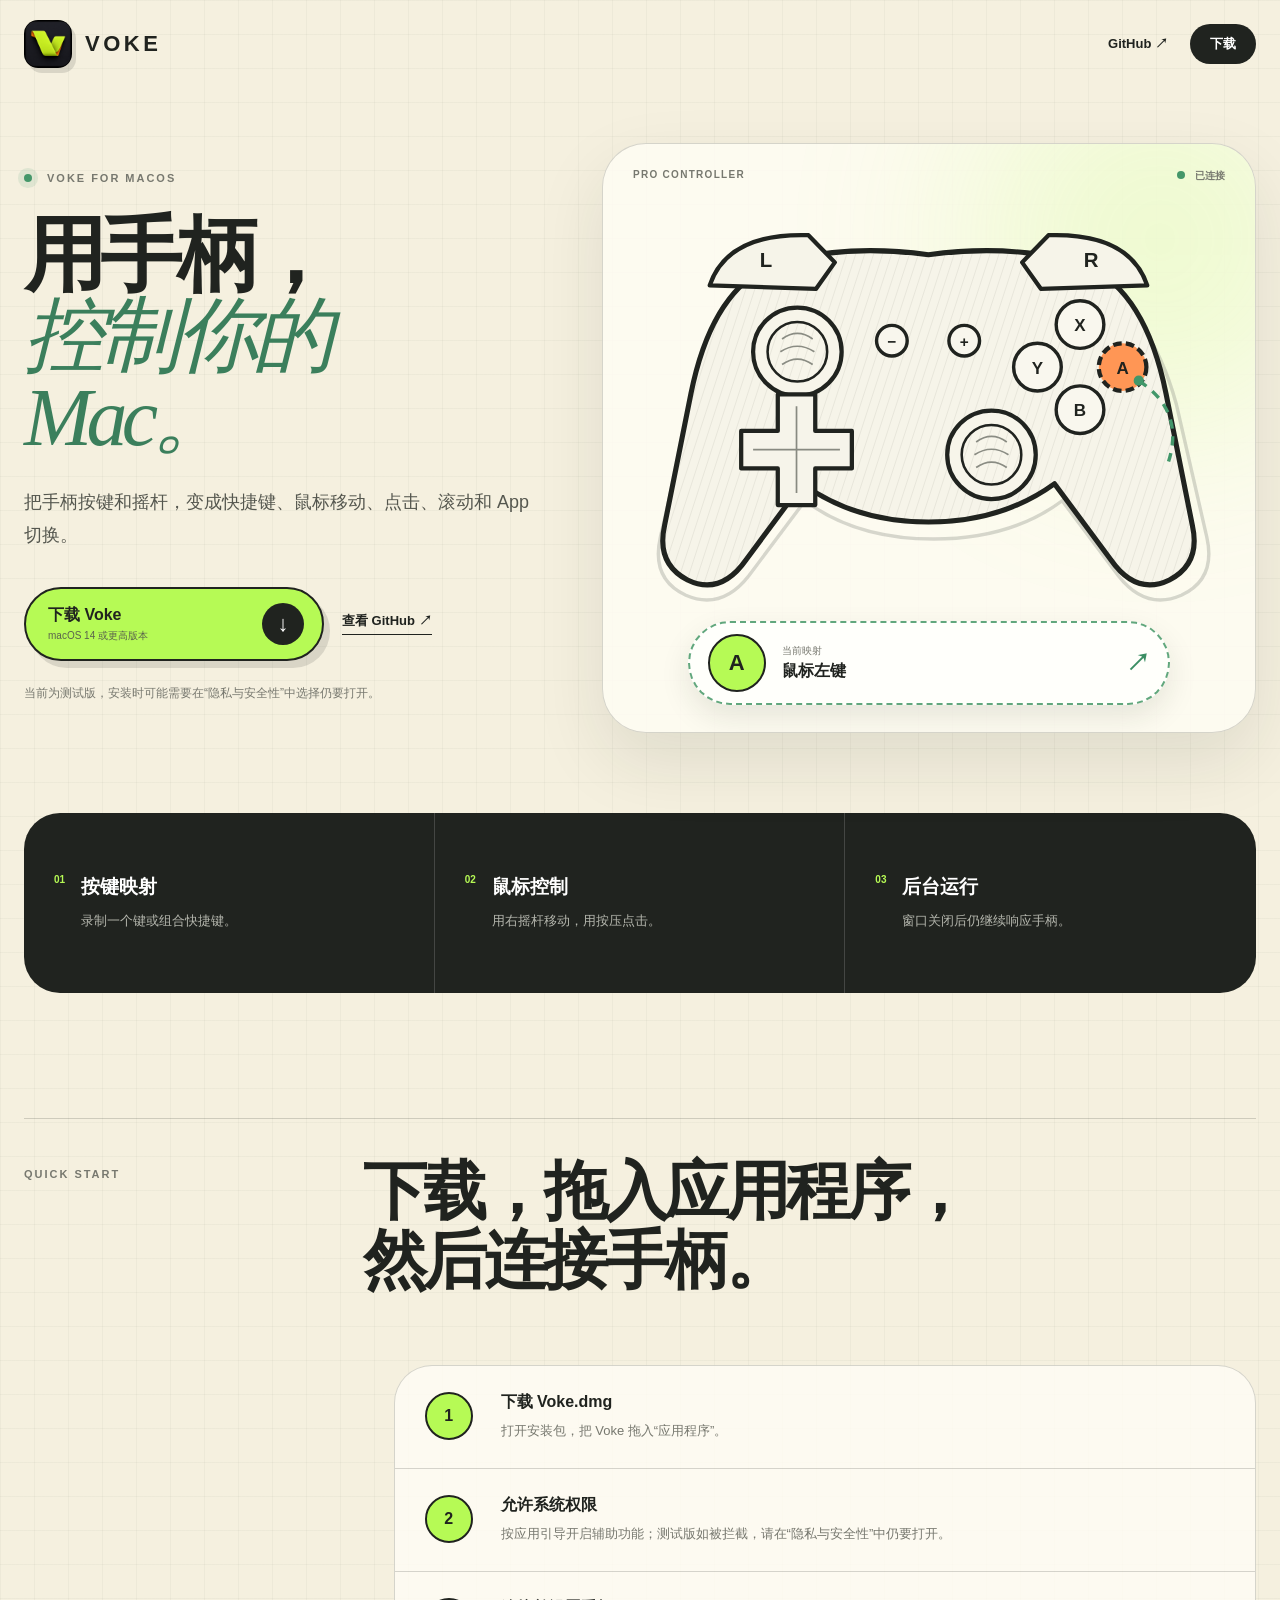
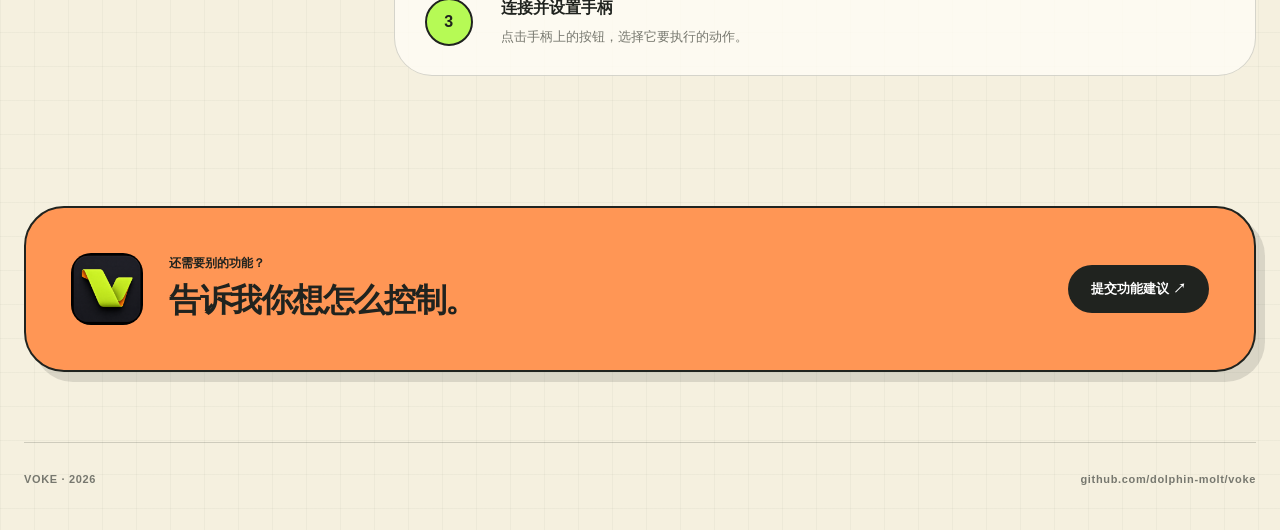
==== site/index.html @ 562b39ef "fix(site): link first public release" ====
<!doctype html>
<html lang="zh-CN">
<head>
  <meta charset="utf-8">
  <meta name="viewport" content="width=device-width, initial-scale=1">
  <meta name="description" content="Voke：用游戏手柄控制 Mac，把按键映射为快捷键、鼠标移动和常用动作。">
  <meta name="theme-color" content="#f5f0df">
  <title>Voke — 用手柄控制你的 Mac</title>
  <link rel="icon" href="assets/voke-icon.png">
  <link rel="stylesheet" href="styles.css">
</head>
<body>
  <header class="nav shell">
    <a class="brand" href="#top" aria-label="Voke 首页">
      <img src="assets/voke-icon.png" alt="">
      <span>VOKE</span>
    </a>
    <div class="nav-actions">
      <a class="quiet-link" href="https://github.com/dolphin-molt/voke" target="_blank" rel="noreferrer">GitHub ↗</a>
      <a class="mini-button" href="https://github.com/dolphin-molt/voke/releases/download/v0.1.0/Voke.dmg">下载</a>
    </div>
  </header>

  <main id="top">
    <section class="hero shell">
      <div class="hero-copy reveal">
        <p class="eyebrow"><i></i> VOKE FOR MACOS</p>
        <h1>用手柄，<br><em>控制你的 Mac。</em></h1>
        <p class="summary">把手柄按键和摇杆，变成快捷键、鼠标移动、点击、滚动和 App 切换。</p>
        <div class="hero-actions">
          <a class="download-button" href="https://github.com/dolphin-molt/voke/releases/download/v0.1.0/Voke.dmg">
            <span><b>下载 Voke</b><small>macOS 14 或更高版本</small></span>
            <strong>↓</strong>
          </a>
          <a class="github-button" href="https://github.com/dolphin-molt/voke" target="_blank" rel="noreferrer">查看 GitHub ↗</a>
        </div>
        <p class="release-note">当前为测试版，安装时可能需要在“隐私与安全性”中选择仍要打开。</p>
      </div>

      <div class="controller-card reveal" aria-label="Voke 手柄映射示意图">
        <div class="card-top"><span>PRO CONTROLLER</span><span class="connected"><i></i> 已连接</span></div>
        <svg class="controller" viewBox="0 0 720 520" role="img" aria-label="手绘风格游戏手柄">
          <defs>
            <pattern id="hatch" width="10" height="10" patternUnits="userSpaceOnUse" patternTransform="rotate(18)">
              <line x1="0" y1="0" x2="0" y2="10" stroke="#20231f" stroke-opacity=".08" stroke-width="2"/>
            </pattern>
          </defs>
          <path class="ghost" d="M178 119Q256 87 360 101Q464 87 542 119Q614 151 645 263L681 420Q692 469 651 488Q609 506 577 465L511 377Q451 422 360 422Q269 422 209 377L143 465Q111 506 69 488Q28 469 39 420L75 263Q106 151 178 119Z"/>
          <path class="body" d="M174 109Q256 82 360 96Q464 82 546 109Q615 140 639 259L670 414Q680 459 643 478Q604 497 574 454L508 365Q446 410 360 410Q274 410 212 365L146 454Q116 497 77 478Q40 459 50 414L81 259Q105 140 174 109Z"/>
          <path class="hatching" d="M174 109Q256 82 360 96Q464 82 546 109Q615 140 639 259L670 414Q680 459 643 478Q604 497 574 454L508 365Q446 410 360 410Q274 410 212 365L146 454Q116 497 77 478Q40 459 50 414L81 259Q105 140 174 109Z"/>
          <path class="shoulder" d="M103 132Q124 70 219 73L250 105L228 136Z"/>
          <path class="shoulder" d="M617 132Q596 70 501 73L470 105L492 136Z"/>
          <text x="169" y="111">L</text><text x="551" y="111">R</text>
          <g class="stick" transform="translate(206 210)"><circle r="52"/><circle r="35"/><path d="M-18-15Q0-28 18-15M-20 0Q0-13 20 0M-18 15Q0 2 18 15"/></g>
          <g class="stick" transform="translate(434 331)"><circle r="52"/><circle r="35"/><path d="M-18-15Q0-28 18-15M-20 0Q0-13 20 0M-18 15Q0 2 18 15"/></g>
          <g class="dpad" transform="translate(205 325)"><path d="M-22-65H22V-22H65V22H22V65H-22V22H-65V-22H-22Z"/><path d="M0-51V51M-51 0H51"/></g>
          <g class="face-buttons">
            <circle cx="538" cy="178" r="28"/><circle cx="488" cy="228" r="28"/><circle class="active" cx="588" cy="228" r="28"/><circle cx="538" cy="278" r="28"/>
            <text x="538" y="186">X</text><text x="488" y="236">Y</text><text x="588" y="236">A</text><text x="538" y="286">B</text>
          </g>
          <g class="small-buttons"><circle cx="317" cy="197" r="18"/><circle cx="402" cy="197" r="18"/><text x="317" y="204">−</text><text x="402" y="204">+</text></g>
          <path class="map-line" d="M607 244Q661 279 642 339"/><circle class="map-dot" cx="607" cy="244" r="6"/>
        </svg>
        <div class="mapping-pill"><span>A</span><p><small>当前映射</small><b>鼠标左键</b></p><strong>↗</strong></div>
      </div>
    </section>

    <section class="abilities shell reveal" aria-label="主要功能">
      <article><span>01</span><b>按键映射</b><p>录制一个键或组合快捷键。</p></article>
      <article><span>02</span><b>鼠标控制</b><p>用右摇杆移动，用按压点击。</p></article>
      <article><span>03</span><b>后台运行</b><p>窗口关闭后仍继续响应手柄。</p></article>
    </section>

    <section class="start shell" id="start">
      <div class="section-copy reveal">
        <p class="eyebrow">QUICK START</p>
        <h2>下载，拖入应用程序，<br>然后连接手柄。</h2>
      </div>
      <ol class="steps reveal">
        <li><span>1</span><div><b>下载 Voke.dmg</b><p>打开安装包，把 Voke 拖入“应用程序”。</p></div></li>
        <li><span>2</span><div><b>允许系统权限</b><p>按应用引导开启辅助功能；测试版如被拦截，请在“隐私与安全性”中仍要打开。</p></div></li>
        <li><span>3</span><div><b>连接并设置手柄</b><p>点击手柄上的按钮，选择它要执行的动作。</p></div></li>
      </ol>
    </section>

    <section class="contact shell reveal">
      <img src="assets/voke-icon.png" alt="Voke">
      <div><p>还需要别的功能？</p><h2>告诉我你想怎么控制。</h2></div>
      <a href="https://github.com/dolphin-molt/voke/issues/new" target="_blank" rel="noreferrer">提交功能建议 ↗</a>
    </section>
  </main>

  <footer class="shell"><span>VOKE · 2026</span><a href="https://github.com/dolphin-molt/voke" target="_blank" rel="noreferrer">github.com/dolphin-molt/voke</a></footer>
  <script src="app.js"></script>
</body>
</html>
---- site/styles.css ----
:root{--paper:#f5f0df;--card:#fffdf5;--ink:#20231f;--muted:#77786f;--line:rgba(32,35,31,.18);--lime:#b6fa55;--orange:#ff9655;--shadow:rgba(32,35,31,.13)}
*{box-sizing:border-box}
html{scroll-behavior:smooth}
body{margin:0;color:var(--ink);font-family:"Avenir Next","PingFang SC",sans-serif;background-color:var(--paper);background-image:linear-gradient(rgba(32,35,31,.035) 1px,transparent 1px),linear-gradient(90deg,rgba(32,35,31,.035) 1px,transparent 1px);background-size:34px 34px}
a{color:inherit;text-decoration:none}.shell{width:min(1260px,calc(100% - 48px));margin-inline:auto}
.nav{height:88px;display:flex;align-items:center;justify-content:space-between}.brand{display:flex;align-items:center;gap:13px;font-size:22px;font-weight:900;letter-spacing:.16em}.brand img{width:48px;height:48px;border-radius:14px;box-shadow:4px 5px 0 var(--shadow)}.nav-actions{display:flex;align-items:center;gap:22px}.quiet-link{font-size:13px;font-weight:700}.mini-button{background:var(--ink);color:white;border-radius:999px;padding:11px 20px;font-size:13px;font-weight:800}
.hero{min-height:720px;display:grid;grid-template-columns:.88fr 1.12fr;gap:5vw;align-items:center;padding-block:55px 80px}.eyebrow{font:800 11px/1.2 "Avenir Next",sans-serif;letter-spacing:.18em;color:var(--muted)}.eyebrow i{display:inline-block;width:8px;height:8px;border-radius:50%;background:#45976a;margin-right:10px;box-shadow:0 0 0 6px rgba(69,151,106,.12)}h1{font-size:clamp(58px,6.4vw,92px);line-height:.98;letter-spacing:-.07em;margin:30px 0 28px;font-weight:900}h1 em{font-family:Georgia,"Songti SC",serif;font-weight:400;color:#3b7f5c}.summary{max-width:520px;font-size:18px;line-height:1.85;color:#55574f}.hero-actions{display:flex;align-items:center;gap:18px;margin-top:34px}.download-button{width:300px;min-height:72px;padding:14px 18px 14px 22px;background:var(--lime);border:2px solid var(--ink);border-radius:999px;display:flex;align-items:center;justify-content:space-between;box-shadow:6px 7px 0 var(--shadow);transition:.2s}.download-button:hover{transform:translateY(-3px);box-shadow:8px 10px 0 var(--shadow)}.download-button b,.download-button small{display:block}.download-button b{font-size:16px}.download-button small{font-size:10px;margin-top:3px;color:#5a624d}.download-button strong{width:42px;height:42px;border-radius:50%;background:var(--ink);color:white;display:grid;place-items:center;font-size:22px}.github-button{font-size:13px;font-weight:800;border-bottom:1px solid;padding-bottom:4px}.release-note{max-width:570px;font-size:12px;line-height:1.7;color:var(--muted);margin-top:22px}
.controller-card{position:relative;min-height:590px;background:rgba(255,253,245,.82);border:1px solid var(--line);border-radius:44px;box-shadow:0 28px 70px rgba(32,35,31,.1);overflow:hidden}.controller-card:before{content:"";position:absolute;width:390px;height:390px;border-radius:50%;background:var(--lime);filter:blur(95px);opacity:.2;right:-100px;top:-100px}.card-top{position:absolute;z-index:2;left:30px;right:30px;top:25px;display:flex;justify-content:space-between;font-size:10px;font-weight:800;letter-spacing:.13em;color:var(--muted)}.connected{letter-spacing:0}.connected i{display:inline-block;width:8px;height:8px;border-radius:50%;background:#45976a;margin-right:7px}.controller{position:absolute;width:94%;left:3%;top:5%;overflow:visible}.body{fill:#f6f4e9;stroke:var(--ink);stroke-width:6;stroke-linejoin:round}.ghost{fill:none;stroke:#8d8f86;stroke-width:4;opacity:.35;transform:translate(6px,8px)}.hatching{fill:url(#hatch);stroke:none}.shoulder{fill:#f6f4e9;stroke:var(--ink);stroke-width:5;stroke-linejoin:round}.controller text{font-family:"Avenir Next",sans-serif;font-size:24px;font-weight:800;text-anchor:middle;fill:var(--ink)}.stick circle{fill:#f7f5ea;stroke:var(--ink);stroke-width:5}.stick circle+circle{fill:url(#hatch);stroke-width:3}.stick path{fill:none;stroke:#8a8c83;stroke-width:2}.dpad path:first-child{fill:#f6f4ea;stroke:var(--ink);stroke-width:5;stroke-linejoin:round}.dpad path+path{fill:none;stroke:#888a81;stroke-width:2}.face-buttons circle{fill:#f9f7ee;stroke:var(--ink);stroke-width:4}.face-buttons circle.active{fill:var(--orange);stroke-width:5;stroke-dasharray:10 5}.face-buttons text{font-size:20px}.small-buttons circle{fill:#f8f6ed;stroke:var(--ink);stroke-width:4}.small-buttons text{font-size:18px}.map-line{fill:none;stroke:#42976a;stroke-width:4;stroke-dasharray:11 9}.map-dot{fill:#42976a}.mapping-pill{position:absolute;left:13%;right:13%;bottom:27px;min-height:84px;padding:10px 18px;background:rgba(255,255,252,.92);border:2px dashed #61a77d;border-radius:999px;display:flex;align-items:center;gap:16px;box-shadow:0 12px 30px rgba(32,35,31,.1)}.mapping-pill>span{width:58px;height:58px;border-radius:50%;display:grid;place-items:center;background:var(--lime);border:2px solid var(--ink);font-weight:900;font-size:22px}.mapping-pill p{margin:0;flex:1}.mapping-pill small,.mapping-pill b{display:block}.mapping-pill small{font-size:10px;color:var(--muted)}.mapping-pill b{font-size:16px;margin-top:3px}.mapping-pill strong{font-size:24px;color:#3b8e63}
.abilities{display:grid;grid-template-columns:repeat(3,1fr);background:var(--ink);border-radius:36px;overflow:hidden;color:white;margin-bottom:125px}.abilities article{min-height:180px;padding:30px;border-right:1px solid rgba(255,255,255,.16);display:grid;grid-template-columns:auto 1fr;gap:10px 16px;align-content:center}.abilities article:last-child{border:0}.abilities span{font-size:10px;color:var(--lime);font-weight:800}.abilities b{font-size:19px}.abilities p{grid-column:2;margin:0;color:#b4b6ad;font-size:13px;line-height:1.7}
.start{padding-bottom:130px}.section-copy{display:grid;grid-template-columns:.55fr 1.45fr;border-top:1px solid var(--line);padding-top:38px}.section-copy h2{font-size:clamp(44px,5vw,70px);line-height:1.08;letter-spacing:-.055em;margin:0}.steps{list-style:none;padding:0;margin:70px 0 0 30%;background:rgba(255,253,245,.8);border:1px solid var(--line);border-radius:38px;overflow:hidden}.steps li{display:grid;grid-template-columns:58px 1fr;gap:18px;padding:26px 30px;border-bottom:1px solid var(--line);align-items:start}.steps li:last-child{border:0}.steps li>span{width:48px;height:48px;border-radius:50%;border:2px solid var(--ink);display:grid;place-items:center;font-weight:900;background:var(--lime)}.steps b{font-size:16px}.steps p{font-size:13px;line-height:1.7;color:var(--muted);margin:7px 0 0}
.contact{margin-bottom:70px;padding:45px;background:var(--orange);border:2px solid var(--ink);border-radius:40px;box-shadow:9px 10px 0 var(--shadow);display:grid;grid-template-columns:auto 1fr auto;align-items:center;gap:26px}.contact img{width:72px;height:72px;border-radius:20px}.contact p{margin:0 0 7px;font-size:12px;font-weight:800}.contact h2{margin:0;font-size:32px;letter-spacing:-.04em}.contact a{background:var(--ink);color:white;padding:15px 23px;border-radius:999px;font-size:13px;font-weight:800}footer{border-top:1px solid var(--line);padding-block:30px 45px;display:flex;justify-content:space-between;color:var(--muted);font-size:11px;font-weight:700;letter-spacing:.06em}
.reveal{opacity:0;transform:translateY(18px);transition:opacity .7s ease,transform .7s ease}.reveal.visible{opacity:1;transform:none}
@media(prefers-reduced-motion:reduce){html{scroll-behavior:auto}.reveal{opacity:1;transform:none;transition:none}}
@media(max-width:960px){.hero{grid-template-columns:1fr;padding-top:65px}.hero-copy{max-width:700px}.controller-card{min-height:620px}.abilities{margin-top:20px}.section-copy{grid-template-columns:1fr;gap:25px}.steps{margin-left:0}.contact{grid-template-columns:auto 1fr}.contact a{grid-column:1/-1;text-align:center}}
@media(max-width:650px){.shell{width:min(100% - 28px,1260px)}.nav{height:76px}.brand img{width:42px;height:42px}.quiet-link{display:none}.hero{padding-block:42px 65px;gap:35px}h1{font-size:55px}.summary{font-size:16px}.hero-actions{align-items:flex-start;flex-direction:column}.download-button{width:100%}.controller-card{min-height:440px;border-radius:30px}.controller{width:112%;left:-6%;top:5%}.card-top{left:20px;right:20px}.mapping-pill{left:6%;right:6%;bottom:18px;min-height:70px;padding:8px 13px}.mapping-pill>span{width:48px;height:48px;font-size:18px}.abilities{grid-template-columns:1fr;border-radius:28px;margin-bottom:90px}.abilities article{min-height:130px;border-right:0;border-bottom:1px solid rgba(255,255,255,.16)}.section-copy h2{font-size:43px}.steps{border-radius:28px}.steps li{padding:22px 18px;grid-template-columns:48px 1fr}.steps li>span{width:42px;height:42px}.contact{padding:28px 22px;border-radius:30px;grid-template-columns:1fr}.contact img{width:58px;height:58px}.contact h2{font-size:27px}.contact a{grid-column:auto}footer{gap:18px;flex-direction:column}}
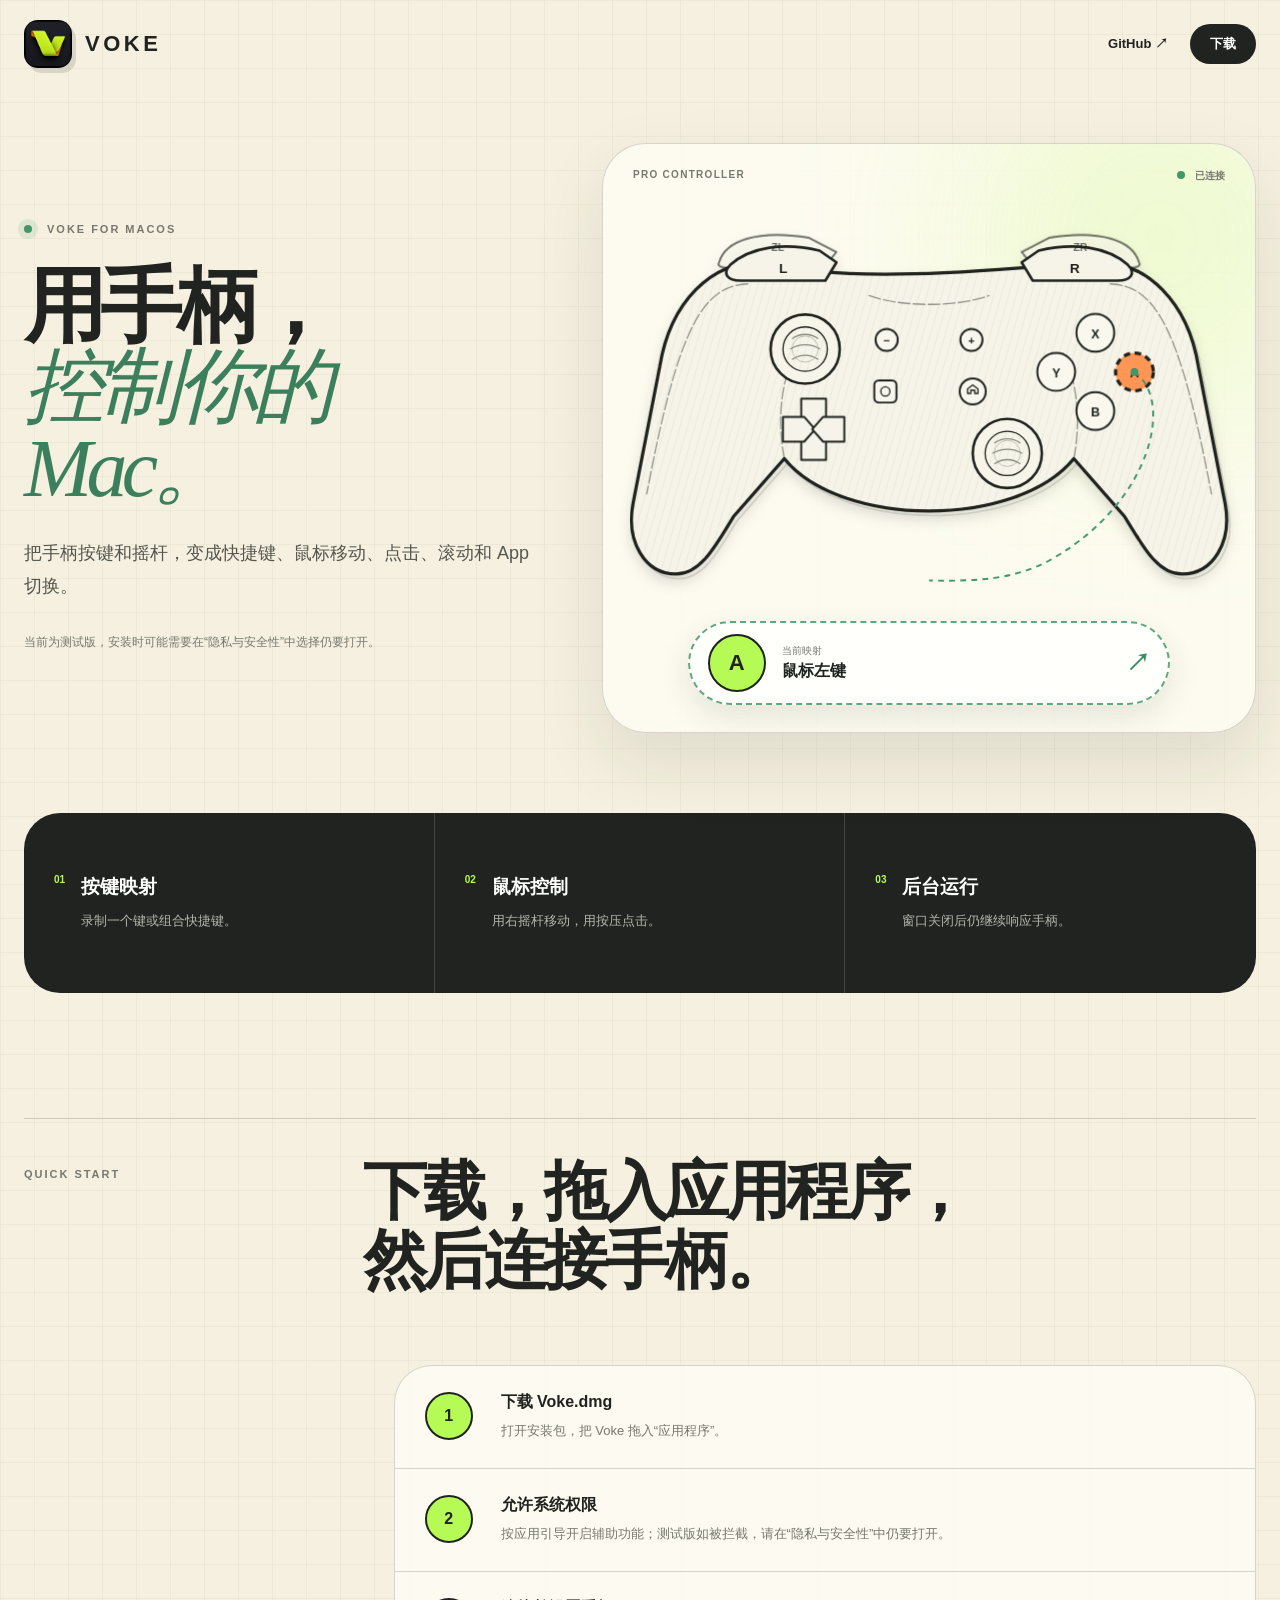
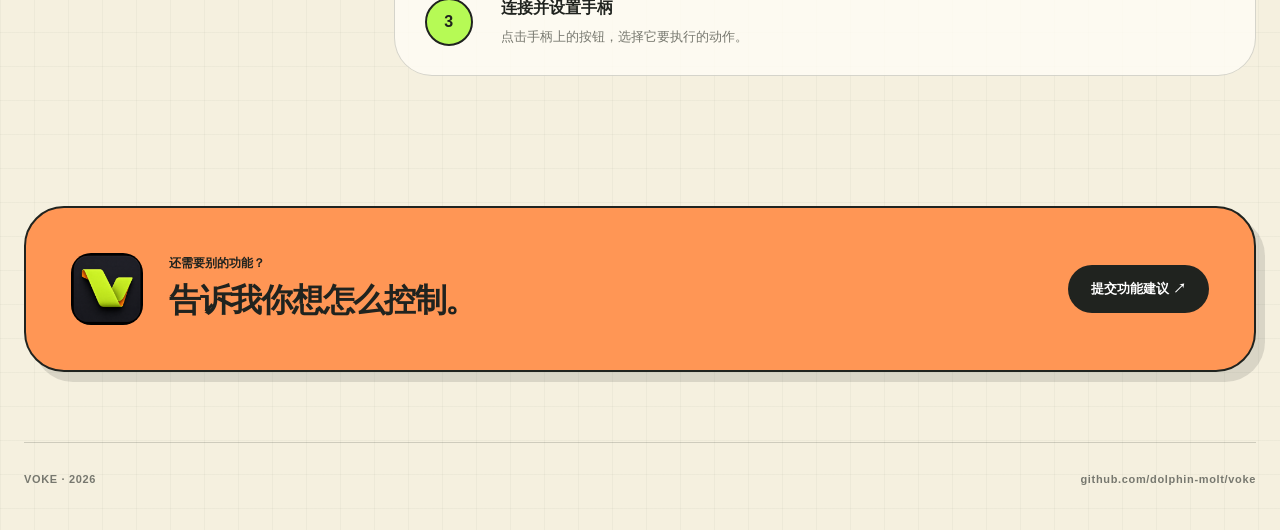
==== commit 1d0af311: "fix(site): match in-app controller artwork" ====
--- a/site/index.html
+++ b/site/index.html
@@ -17,7 +17,7 @@
     </a>
     <div class="nav-actions">
       <a class="quiet-link" href="https://github.com/dolphin-molt/voke" target="_blank" rel="noreferrer">GitHub ↗</a>
-      <a class="mini-button" href="https://github.com/dolphin-molt/voke/releases/download/v0.1.0/Voke.dmg">下载</a>
+      <a class="mini-button" href="https://github.com/dolphin-molt/voke/releases/download/v0.1.0/Voke.dmg" download="Voke.dmg">下载</a>
     </div>
   </header>
 
@@ -27,39 +27,54 @@
         <p class="eyebrow"><i></i> VOKE FOR MACOS</p>
         <h1>用手柄，<br><em>控制你的 Mac。</em></h1>
         <p class="summary">把手柄按键和摇杆，变成快捷键、鼠标移动、点击、滚动和 App 切换。</p>
-        <div class="hero-actions">
-          <a class="download-button" href="https://github.com/dolphin-molt/voke/releases/download/v0.1.0/Voke.dmg">
-            <span><b>下载 Voke</b><small>macOS 14 或更高版本</small></span>
-            <strong>↓</strong>
-          </a>
-          <a class="github-button" href="https://github.com/dolphin-molt/voke" target="_blank" rel="noreferrer">查看 GitHub ↗</a>
-        </div>
         <p class="release-note">当前为测试版，安装时可能需要在“隐私与安全性”中选择仍要打开。</p>
       </div>
 
       <div class="controller-card reveal" aria-label="Voke 手柄映射示意图">
         <div class="card-top"><span>PRO CONTROLLER</span><span class="connected"><i></i> 已连接</span></div>
-        <svg class="controller" viewBox="0 0 720 520" role="img" aria-label="手绘风格游戏手柄">
+        <svg class="controller" viewBox="0 0 1000 680" role="img" aria-label="与 Voke 应用内一致的手绘 Pro Controller">
           <defs>
-            <pattern id="hatch" width="10" height="10" patternUnits="userSpaceOnUse" patternTransform="rotate(18)">
-              <line x1="0" y1="0" x2="0" y2="10" stroke="#20231f" stroke-opacity=".08" stroke-width="2"/>
+            <pattern id="hatch" width="11" height="11" patternUnits="userSpaceOnUse" patternTransform="rotate(16)">
+              <line x1="0" y1="0" x2="0" y2="11" stroke="#20231f" stroke-opacity=".10" stroke-width="1.4"/>
             </pattern>
+            <filter id="object-shadow" x="-20%" y="-20%" width="140%" height="150%">
+              <feDropShadow dx="0" dy="10" stdDeviation="10" flood-color="#20231f" flood-opacity=".12"/>
+            </filter>
           </defs>
-          <path class="ghost" d="M178 119Q256 87 360 101Q464 87 542 119Q614 151 645 263L681 420Q692 469 651 488Q609 506 577 465L511 377Q451 422 360 422Q269 422 209 377L143 465Q111 506 69 488Q28 469 39 420L75 263Q106 151 178 119Z"/>
-          <path class="body" d="M174 109Q256 82 360 96Q464 82 546 109Q615 140 639 259L670 414Q680 459 643 478Q604 497 574 454L508 365Q446 410 360 410Q274 410 212 365L146 454Q116 497 77 478Q40 459 50 414L81 259Q105 140 174 109Z"/>
-          <path class="hatching" d="M174 109Q256 82 360 96Q464 82 546 109Q615 140 639 259L670 414Q680 459 643 478Q604 497 574 454L508 365Q446 410 360 410Q274 410 212 365L146 454Q116 497 77 478Q40 459 50 414L81 259Q105 140 174 109Z"/>
-          <path class="shoulder" d="M103 132Q124 70 219 73L250 105L228 136Z"/>
-          <path class="shoulder" d="M617 132Q596 70 501 73L470 105L492 136Z"/>
-          <text x="169" y="111">L</text><text x="551" y="111">R</text>
-          <g class="stick" transform="translate(206 210)"><circle r="52"/><circle r="35"/><path d="M-18-15Q0-28 18-15M-20 0Q0-13 20 0M-18 15Q0 2 18 15"/></g>
-          <g class="stick" transform="translate(434 331)"><circle r="52"/><circle r="35"/><path d="M-18-15Q0-28 18-15M-20 0Q0-13 20 0M-18 15Q0 2 18 15"/></g>
-          <g class="dpad" transform="translate(205 325)"><path d="M-22-65H22V-22H65V22H22V65H-22V22H-65V-22H-22Z"/><path d="M0-51V51M-51 0H51"/></g>
-          <g class="face-buttons">
-            <circle cx="538" cy="178" r="28"/><circle cx="488" cy="228" r="28"/><circle class="active" cx="588" cy="228" r="28"/><circle cx="538" cy="278" r="28"/>
-            <text x="538" y="186">X</text><text x="488" y="236">Y</text><text x="588" y="236">A</text><text x="538" y="286">B</text>
+          <g class="controller-art" filter="url(#object-shadow)">
+            <path class="trigger rear" d="M178 137C188 103 237 87 315 99L358 121L338 146H201C183 146 174 143 178 137Z"/>
+            <path class="trigger rear" d="M822 137C812 103 763 87 685 99L642 121L662 146H799C817 146 826 143 822 137Z"/>
+            <path class="ghost" d="M255 137C164 129 102 203 87 297L46 507C35 565 64 615 112 615C150 615 173 571 200 527L278 438C365 545 635 545 722 438L800 527C827 571 850 615 888 615C936 615 965 565 954 507L913 297C898 203 836 129 745 137C654 144 374 174 255 137Z"/>
+            <path class="body" d="M255 137C164 129 102 203 87 297L46 507C35 565 64 615 112 615C150 615 173 571 200 527L278 438C365 545 635 545 722 438L800 527C827 571 850 615 888 615C936 615 965 565 954 507L913 297C898 203 836 129 745 137C654 144 374 174 255 137Z"/>
+            <path class="hatching" d="M255 137C164 129 102 203 87 297L46 507C35 565 64 615 112 615C150 615 173 571 200 527L278 438C365 545 635 545 722 438L800 527C827 571 850 615 888 615C936 615 965 565 954 507L913 297C898 203 836 129 745 137C654 144 374 174 255 137Z"/>
+            <path class="seams" d="M222 170C155 174 117 228 67 492M778 170C845 174 883 228 933 492M278 438C266 373 274 319 295 276M722 438C734 373 726 319 705 276M408 188C458 206 542 206 592 188"/>
+
+            <path class="shoulder" d="M195 141C226 113 278 106 332 119L358 137L341 165H211C191 165 182 155 195 141Z"/>
+            <path class="shoulder" d="M805 141C774 113 722 106 668 119L642 137L659 165H789C809 165 818 155 805 141Z"/>
+            <text class="rear-label" x="268" y="120">ZL</text><text class="rear-label" x="732" y="120">ZR</text>
+            <text x="276.5" y="154">L</text><text x="723.5" y="154">R</text>
+
+            <g class="stick" transform="translate(310 270)"><circle r="53"/><circle r="34"/><circle r="20"/><path d="M-20-16Q0-29 20-16M-23 0Q0-13 23 0M-20 16Q0 3 20 16"/></g>
+            <g class="stick" transform="translate(620 430)"><circle r="53"/><circle r="34"/><circle r="20"/><path d="M-20-16Q0-29 20-16M-23 0Q0-13 23 0M-20 16Q0 3 20 16"/></g>
+
+            <g class="dpad">
+              <path d="M303.96 345.96H342.04V378.44L323 395.24L303.96 378.44Z"/>
+              <path d="M323 390.76L342.04 407.56V440.04H303.96V407.56Z"/>
+              <path d="M275.96 373.96H308.44L325.24 393L308.44 412.04H275.96Z"/>
+              <path d="M320.76 393L337.56 373.96H370.04V412.04H337.56Z"/>
+            </g>
+
+            <g class="face-buttons">
+              <circle cx="755" cy="245" r="29"/><circle cx="695" cy="305" r="29"/><circle class="active" cx="815" cy="305" r="29"/><circle cx="755" cy="365" r="29"/>
+              <text x="755" y="253">X</text><text x="695" y="313">Y</text><text x="815" y="313">A</text><text x="755" y="373">B</text>
+            </g>
+            <g class="small-buttons">
+              <circle cx="435" cy="256" r="17"/><circle cx="565" cy="256" r="17"/><text x="435" y="263">−</text><text x="565" y="263">+</text>
+              <rect x="416" y="318" width="34" height="34" rx="7"/><circle cx="433" cy="335" r="7" class="inner-symbol"/>
+              <circle cx="567" cy="335" r="20"/><path class="home-symbol" d="M559 338V331L567 325L575 331V338H570V333H564V338Z"/>
+            </g>
           </g>
-          <g class="small-buttons"><circle cx="317" cy="197" r="18"/><circle cx="402" cy="197" r="18"/><text x="317" y="204">−</text><text x="402" y="204">+</text></g>
-          <path class="map-line" d="M607 244Q661 279 642 339"/><circle class="map-dot" cx="607" cy="244" r="6"/>
+          <path class="map-line" d="M815 305C876 348 842 503 690 591C625 629 550 625 500 625"/><circle class="map-dot" cx="815" cy="305" r="6"/>
         </svg>
         <div class="mapping-pill"><span>A</span><p><small>当前映射</small><b>鼠标左键</b></p><strong>↗</strong></div>
       </div>
--- a/site/styles.css
+++ b/site/styles.css
@@ -4,12 +4,12 @@
 body{margin:0;color:var(--ink);font-family:"Avenir Next","PingFang SC",sans-serif;background-color:var(--paper);background-image:linear-gradient(rgba(32,35,31,.035) 1px,transparent 1px),linear-gradient(90deg,rgba(32,35,31,.035) 1px,transparent 1px);background-size:34px 34px}
 a{color:inherit;text-decoration:none}.shell{width:min(1260px,calc(100% - 48px));margin-inline:auto}
 .nav{height:88px;display:flex;align-items:center;justify-content:space-between}.brand{display:flex;align-items:center;gap:13px;font-size:22px;font-weight:900;letter-spacing:.16em}.brand img{width:48px;height:48px;border-radius:14px;box-shadow:4px 5px 0 var(--shadow)}.nav-actions{display:flex;align-items:center;gap:22px}.quiet-link{font-size:13px;font-weight:700}.mini-button{background:var(--ink);color:white;border-radius:999px;padding:11px 20px;font-size:13px;font-weight:800}
-.hero{min-height:720px;display:grid;grid-template-columns:.88fr 1.12fr;gap:5vw;align-items:center;padding-block:55px 80px}.eyebrow{font:800 11px/1.2 "Avenir Next",sans-serif;letter-spacing:.18em;color:var(--muted)}.eyebrow i{display:inline-block;width:8px;height:8px;border-radius:50%;background:#45976a;margin-right:10px;box-shadow:0 0 0 6px rgba(69,151,106,.12)}h1{font-size:clamp(58px,6.4vw,92px);line-height:.98;letter-spacing:-.07em;margin:30px 0 28px;font-weight:900}h1 em{font-family:Georgia,"Songti SC",serif;font-weight:400;color:#3b7f5c}.summary{max-width:520px;font-size:18px;line-height:1.85;color:#55574f}.hero-actions{display:flex;align-items:center;gap:18px;margin-top:34px}.download-button{width:300px;min-height:72px;padding:14px 18px 14px 22px;background:var(--lime);border:2px solid var(--ink);border-radius:999px;display:flex;align-items:center;justify-content:space-between;box-shadow:6px 7px 0 var(--shadow);transition:.2s}.download-button:hover{transform:translateY(-3px);box-shadow:8px 10px 0 var(--shadow)}.download-button b,.download-button small{display:block}.download-button b{font-size:16px}.download-button small{font-size:10px;margin-top:3px;color:#5a624d}.download-button strong{width:42px;height:42px;border-radius:50%;background:var(--ink);color:white;display:grid;place-items:center;font-size:22px}.github-button{font-size:13px;font-weight:800;border-bottom:1px solid;padding-bottom:4px}.release-note{max-width:570px;font-size:12px;line-height:1.7;color:var(--muted);margin-top:22px}
-.controller-card{position:relative;min-height:590px;background:rgba(255,253,245,.82);border:1px solid var(--line);border-radius:44px;box-shadow:0 28px 70px rgba(32,35,31,.1);overflow:hidden}.controller-card:before{content:"";position:absolute;width:390px;height:390px;border-radius:50%;background:var(--lime);filter:blur(95px);opacity:.2;right:-100px;top:-100px}.card-top{position:absolute;z-index:2;left:30px;right:30px;top:25px;display:flex;justify-content:space-between;font-size:10px;font-weight:800;letter-spacing:.13em;color:var(--muted)}.connected{letter-spacing:0}.connected i{display:inline-block;width:8px;height:8px;border-radius:50%;background:#45976a;margin-right:7px}.controller{position:absolute;width:94%;left:3%;top:5%;overflow:visible}.body{fill:#f6f4e9;stroke:var(--ink);stroke-width:6;stroke-linejoin:round}.ghost{fill:none;stroke:#8d8f86;stroke-width:4;opacity:.35;transform:translate(6px,8px)}.hatching{fill:url(#hatch);stroke:none}.shoulder{fill:#f6f4e9;stroke:var(--ink);stroke-width:5;stroke-linejoin:round}.controller text{font-family:"Avenir Next",sans-serif;font-size:24px;font-weight:800;text-anchor:middle;fill:var(--ink)}.stick circle{fill:#f7f5ea;stroke:var(--ink);stroke-width:5}.stick circle+circle{fill:url(#hatch);stroke-width:3}.stick path{fill:none;stroke:#8a8c83;stroke-width:2}.dpad path:first-child{fill:#f6f4ea;stroke:var(--ink);stroke-width:5;stroke-linejoin:round}.dpad path+path{fill:none;stroke:#888a81;stroke-width:2}.face-buttons circle{fill:#f9f7ee;stroke:var(--ink);stroke-width:4}.face-buttons circle.active{fill:var(--orange);stroke-width:5;stroke-dasharray:10 5}.face-buttons text{font-size:20px}.small-buttons circle{fill:#f8f6ed;stroke:var(--ink);stroke-width:4}.small-buttons text{font-size:18px}.map-line{fill:none;stroke:#42976a;stroke-width:4;stroke-dasharray:11 9}.map-dot{fill:#42976a}.mapping-pill{position:absolute;left:13%;right:13%;bottom:27px;min-height:84px;padding:10px 18px;background:rgba(255,255,252,.92);border:2px dashed #61a77d;border-radius:999px;display:flex;align-items:center;gap:16px;box-shadow:0 12px 30px rgba(32,35,31,.1)}.mapping-pill>span{width:58px;height:58px;border-radius:50%;display:grid;place-items:center;background:var(--lime);border:2px solid var(--ink);font-weight:900;font-size:22px}.mapping-pill p{margin:0;flex:1}.mapping-pill small,.mapping-pill b{display:block}.mapping-pill small{font-size:10px;color:var(--muted)}.mapping-pill b{font-size:16px;margin-top:3px}.mapping-pill strong{font-size:24px;color:#3b8e63}
+.hero{min-height:720px;display:grid;grid-template-columns:.88fr 1.12fr;gap:5vw;align-items:center;padding-block:55px 80px}.eyebrow{font:800 11px/1.2 "Avenir Next",sans-serif;letter-spacing:.18em;color:var(--muted)}.eyebrow i{display:inline-block;width:8px;height:8px;border-radius:50%;background:#45976a;margin-right:10px;box-shadow:0 0 0 6px rgba(69,151,106,.12)}h1{font-size:clamp(58px,6.4vw,92px);line-height:.98;letter-spacing:-.07em;margin:30px 0 28px;font-weight:900}h1 em{font-family:Georgia,"Songti SC",serif;font-weight:400;color:#3b7f5c}.summary{max-width:520px;font-size:18px;line-height:1.85;color:#55574f}.release-note{max-width:570px;font-size:12px;line-height:1.7;color:var(--muted);margin-top:28px}
+.controller-card{position:relative;min-height:590px;background:rgba(255,253,245,.82);border:1px solid var(--line);border-radius:44px;box-shadow:0 28px 70px rgba(32,35,31,.1);overflow:hidden}.controller-card:before{content:"";position:absolute;width:390px;height:390px;border-radius:50%;background:var(--lime);filter:blur(95px);opacity:.2;right:-100px;top:-100px}.card-top{position:absolute;z-index:2;left:30px;right:30px;top:25px;display:flex;justify-content:space-between;font-size:10px;font-weight:800;letter-spacing:.13em;color:var(--muted)}.connected{letter-spacing:0}.connected i{display:inline-block;width:8px;height:8px;border-radius:50%;background:#45976a;margin-right:7px}.controller{position:absolute;width:100%;left:0;top:5%;overflow:visible}.body{fill:#f6f4e9;stroke:var(--ink);stroke-width:5;stroke-linejoin:round}.ghost{fill:none;stroke:#8d8f86;stroke-width:3;opacity:.34;transform:translate(5px,7px)}.hatching{fill:url(#hatch);stroke:none}.seams{fill:none;stroke:#20231f;stroke-opacity:.46;stroke-width:2;stroke-linecap:round;stroke-dasharray:18 5}.trigger,.shoulder{fill:#f6f4e9;stroke:var(--ink);stroke-linejoin:round}.trigger{stroke-width:3}.shoulder{stroke-width:4}.trigger.rear{opacity:.62}.controller text{font-family:"Avenir Next",sans-serif;font-size:21px;font-weight:800;text-anchor:middle;fill:var(--ink)}.controller .rear-label{font-size:16px;opacity:.62}.stick circle{fill:#f7f5ea;stroke:var(--ink);stroke-width:4}.stick circle+circle{fill:url(#hatch);stroke-width:2}.stick circle:nth-child(3){fill:none;stroke:#20231f;stroke-opacity:.25;stroke-width:1.5}.stick path{fill:none;stroke:#8a8c83;stroke-width:2}.dpad path{fill:#f6f4ea;stroke:var(--ink);stroke-width:3;stroke-linejoin:round}.face-buttons circle{fill:#f9f7ee;stroke:var(--ink);stroke-width:3}.face-buttons circle.active{fill:var(--orange);stroke-width:5;stroke-dasharray:10 7}.face-buttons text{font-size:19px}.small-buttons circle,.small-buttons rect{fill:#f8f6ed;stroke:var(--ink);stroke-width:3}.small-buttons .inner-symbol{fill:none;stroke-width:2}.small-buttons .home-symbol{fill:none;stroke:var(--ink);stroke-width:2;stroke-linejoin:round}.small-buttons text{font-size:17px}.map-line{fill:none;stroke:#42976a;stroke-width:3;stroke-dasharray:9 8}.map-dot{fill:#42976a}.mapping-pill{position:absolute;left:13%;right:13%;bottom:27px;min-height:84px;padding:10px 18px;background:rgba(255,255,252,.92);border:2px dashed #61a77d;border-radius:999px;display:flex;align-items:center;gap:16px;box-shadow:0 12px 30px rgba(32,35,31,.1)}.mapping-pill>span{width:58px;height:58px;border-radius:50%;display:grid;place-items:center;background:var(--lime);border:2px solid var(--ink);font-weight:900;font-size:22px}.mapping-pill p{margin:0;flex:1}.mapping-pill small,.mapping-pill b{display:block}.mapping-pill small{font-size:10px;color:var(--muted)}.mapping-pill b{font-size:16px;margin-top:3px}.mapping-pill strong{font-size:24px;color:#3b8e63}
 .abilities{display:grid;grid-template-columns:repeat(3,1fr);background:var(--ink);border-radius:36px;overflow:hidden;color:white;margin-bottom:125px}.abilities article{min-height:180px;padding:30px;border-right:1px solid rgba(255,255,255,.16);display:grid;grid-template-columns:auto 1fr;gap:10px 16px;align-content:center}.abilities article:last-child{border:0}.abilities span{font-size:10px;color:var(--lime);font-weight:800}.abilities b{font-size:19px}.abilities p{grid-column:2;margin:0;color:#b4b6ad;font-size:13px;line-height:1.7}
 .start{padding-bottom:130px}.section-copy{display:grid;grid-template-columns:.55fr 1.45fr;border-top:1px solid var(--line);padding-top:38px}.section-copy h2{font-size:clamp(44px,5vw,70px);line-height:1.08;letter-spacing:-.055em;margin:0}.steps{list-style:none;padding:0;margin:70px 0 0 30%;background:rgba(255,253,245,.8);border:1px solid var(--line);border-radius:38px;overflow:hidden}.steps li{display:grid;grid-template-columns:58px 1fr;gap:18px;padding:26px 30px;border-bottom:1px solid var(--line);align-items:start}.steps li:last-child{border:0}.steps li>span{width:48px;height:48px;border-radius:50%;border:2px solid var(--ink);display:grid;place-items:center;font-weight:900;background:var(--lime)}.steps b{font-size:16px}.steps p{font-size:13px;line-height:1.7;color:var(--muted);margin:7px 0 0}
 .contact{margin-bottom:70px;padding:45px;background:var(--orange);border:2px solid var(--ink);border-radius:40px;box-shadow:9px 10px 0 var(--shadow);display:grid;grid-template-columns:auto 1fr auto;align-items:center;gap:26px}.contact img{width:72px;height:72px;border-radius:20px}.contact p{margin:0 0 7px;font-size:12px;font-weight:800}.contact h2{margin:0;font-size:32px;letter-spacing:-.04em}.contact a{background:var(--ink);color:white;padding:15px 23px;border-radius:999px;font-size:13px;font-weight:800}footer{border-top:1px solid var(--line);padding-block:30px 45px;display:flex;justify-content:space-between;color:var(--muted);font-size:11px;font-weight:700;letter-spacing:.06em}
 .reveal{opacity:0;transform:translateY(18px);transition:opacity .7s ease,transform .7s ease}.reveal.visible{opacity:1;transform:none}
 @media(prefers-reduced-motion:reduce){html{scroll-behavior:auto}.reveal{opacity:1;transform:none;transition:none}}
 @media(max-width:960px){.hero{grid-template-columns:1fr;padding-top:65px}.hero-copy{max-width:700px}.controller-card{min-height:620px}.abilities{margin-top:20px}.section-copy{grid-template-columns:1fr;gap:25px}.steps{margin-left:0}.contact{grid-template-columns:auto 1fr}.contact a{grid-column:1/-1;text-align:center}}
-@media(max-width:650px){.shell{width:min(100% - 28px,1260px)}.nav{height:76px}.brand img{width:42px;height:42px}.quiet-link{display:none}.hero{padding-block:42px 65px;gap:35px}h1{font-size:55px}.summary{font-size:16px}.hero-actions{align-items:flex-start;flex-direction:column}.download-button{width:100%}.controller-card{min-height:440px;border-radius:30px}.controller{width:112%;left:-6%;top:5%}.card-top{left:20px;right:20px}.mapping-pill{left:6%;right:6%;bottom:18px;min-height:70px;padding:8px 13px}.mapping-pill>span{width:48px;height:48px;font-size:18px}.abilities{grid-template-columns:1fr;border-radius:28px;margin-bottom:90px}.abilities article{min-height:130px;border-right:0;border-bottom:1px solid rgba(255,255,255,.16)}.section-copy h2{font-size:43px}.steps{border-radius:28px}.steps li{padding:22px 18px;grid-template-columns:48px 1fr}.steps li>span{width:42px;height:42px}.contact{padding:28px 22px;border-radius:30px;grid-template-columns:1fr}.contact img{width:58px;height:58px}.contact h2{font-size:27px}.contact a{grid-column:auto}footer{gap:18px;flex-direction:column}}
+@media(max-width:650px){.shell{width:min(100% - 28px,1260px)}.nav{height:76px}.brand img{width:42px;height:42px}.quiet-link{display:none}.hero{padding-block:42px 65px;gap:35px}h1{font-size:55px}.summary{font-size:16px}.controller-card{min-height:440px;border-radius:30px}.controller{width:112%;left:-6%;top:5%}.card-top{left:20px;right:20px}.mapping-pill{left:6%;right:6%;bottom:18px;min-height:70px;padding:8px 13px}.mapping-pill>span{width:48px;height:48px;font-size:18px}.abilities{grid-template-columns:1fr;border-radius:28px;margin-bottom:90px}.abilities article{min-height:130px;border-right:0;border-bottom:1px solid rgba(255,255,255,.16)}.section-copy h2{font-size:43px}.steps{border-radius:28px}.steps li{padding:22px 18px;grid-template-columns:48px 1fr}.steps li>span{width:42px;height:42px}.contact{padding:28px 22px;border-radius:30px;grid-template-columns:1fr}.contact img{width:58px;height:58px}.contact h2{font-size:27px}.contact a{grid-column:auto}footer{gap:18px;flex-direction:column}}
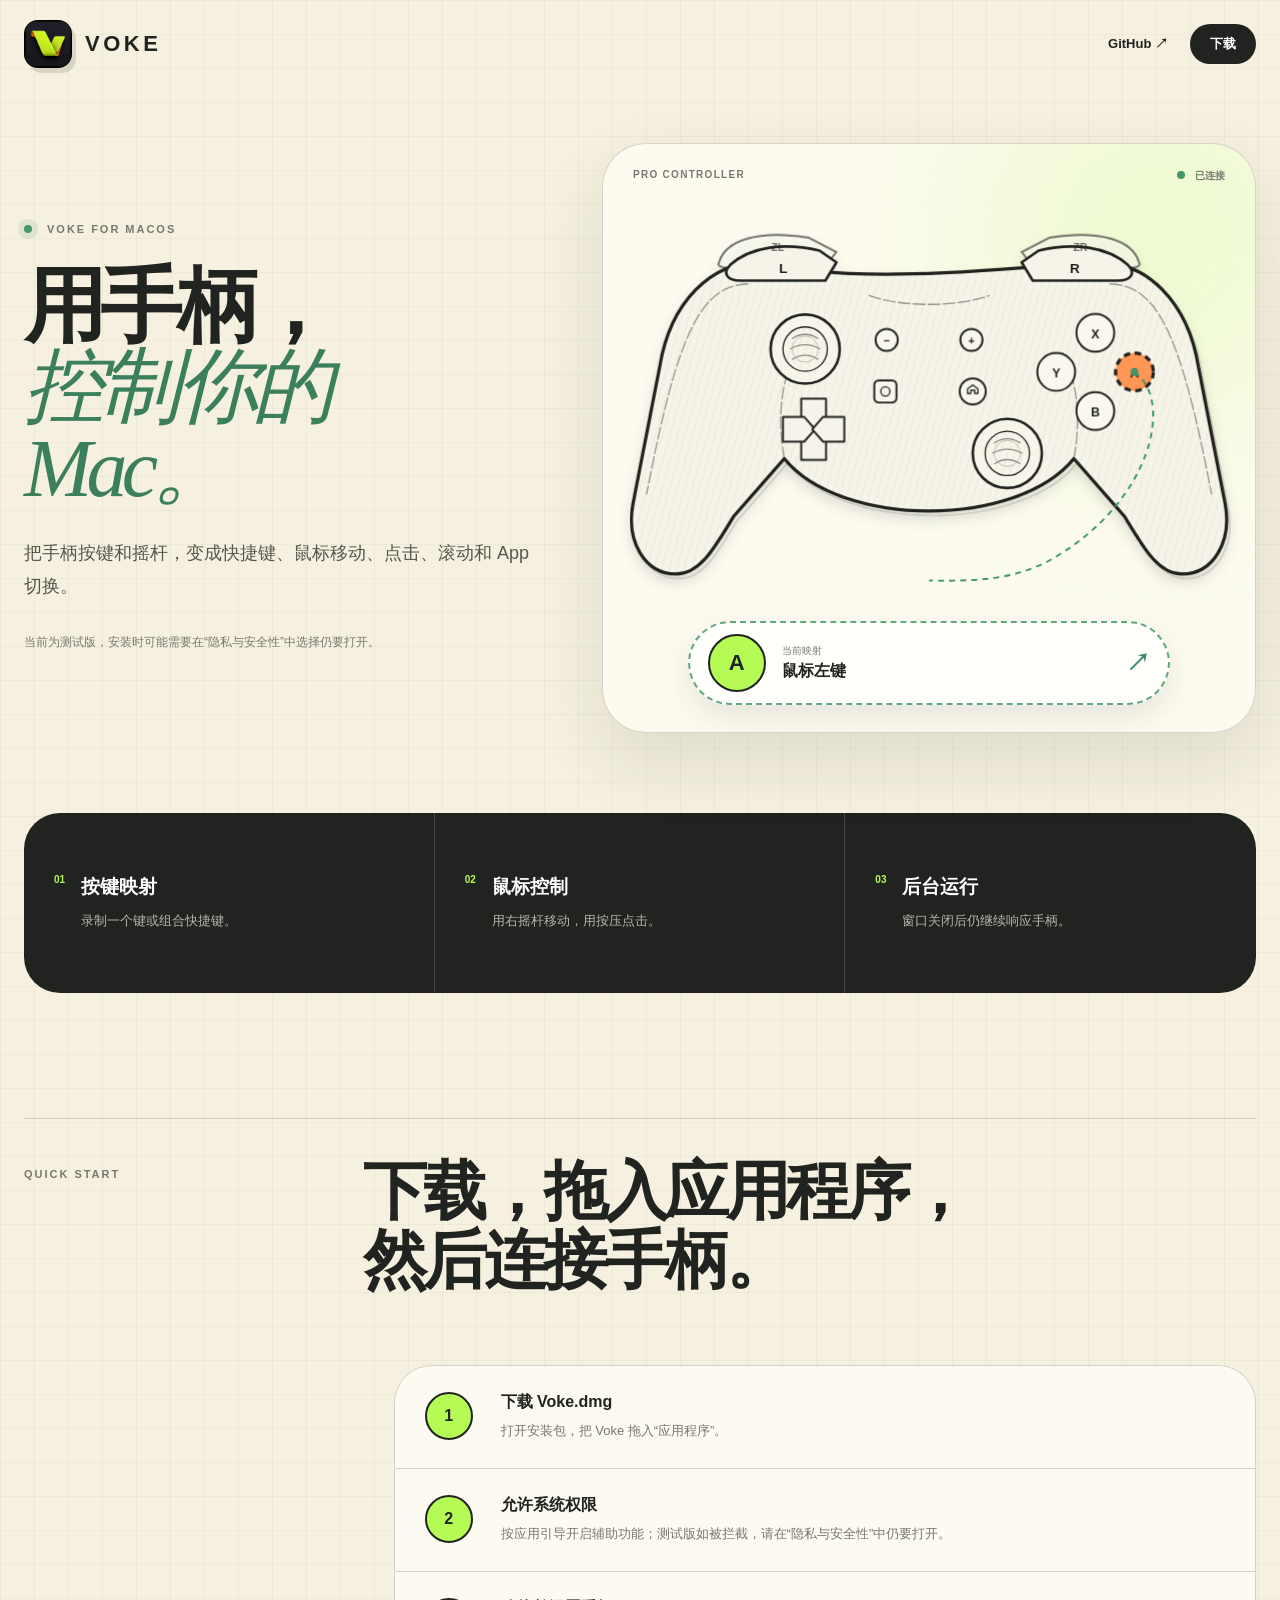
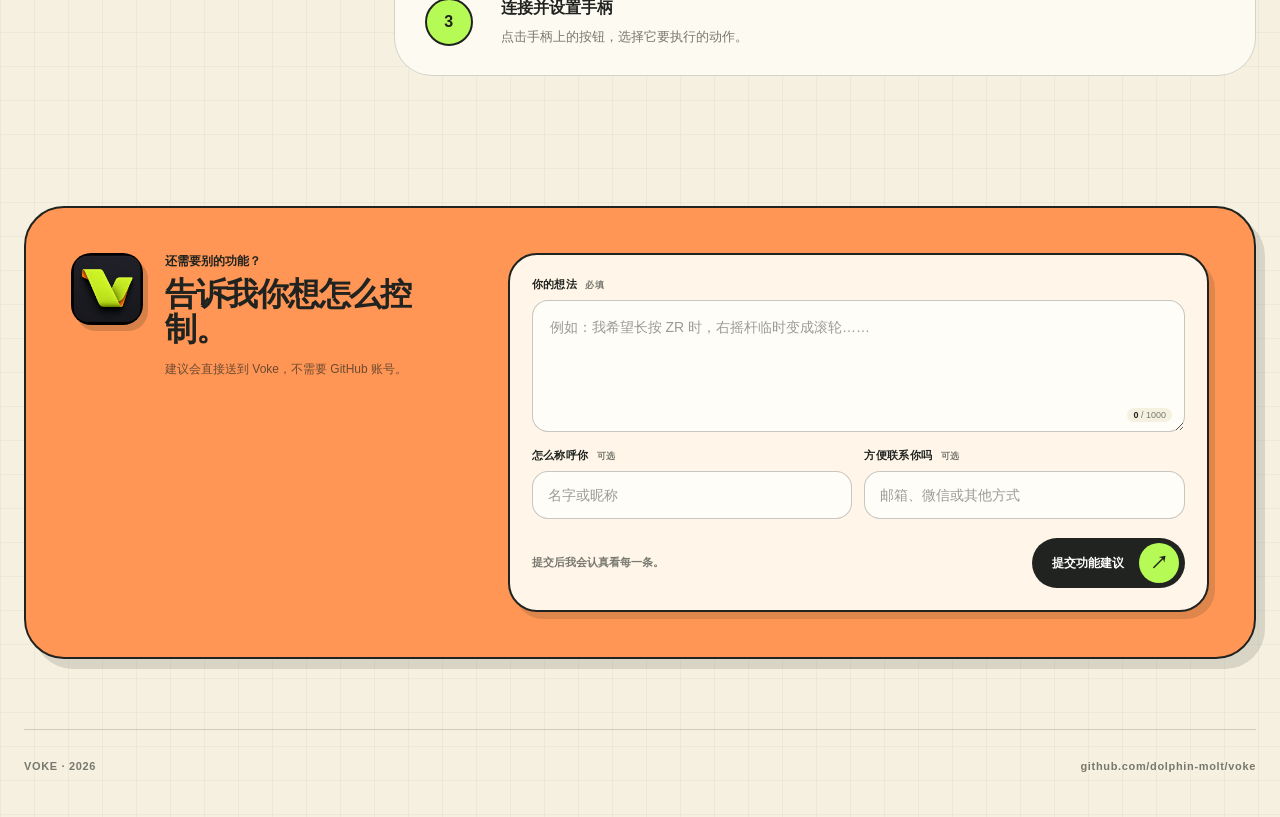
==== commit 3e145ac2: "feat(site): add direct feedback form" ====
--- a/site/index.html
+++ b/site/index.html
@@ -98,10 +98,31 @@
       </ol>
     </section>
 
-    <section class="contact shell reveal">
-      <img src="assets/voke-icon.png" alt="Voke">
-      <div><p>还需要别的功能？</p><h2>告诉我你想怎么控制。</h2></div>
-      <a href="https://github.com/dolphin-molt/voke/issues/new" target="_blank" rel="noreferrer">提交功能建议 ↗</a>
+    <section class="contact shell reveal" id="feedback">
+      <div class="contact-heading">
+        <img src="assets/voke-icon.png" alt="Voke">
+        <div>
+          <p>还需要别的功能？</p>
+          <h2>告诉我你想怎么控制。</h2>
+          <span>建议会直接送到 Voke，不需要 GitHub 账号。</span>
+        </div>
+      </div>
+      <form class="feedback-form" id="feedback-form">
+        <label class="feedback-message">
+          <span>你的想法 <i>必填</i></span>
+          <textarea name="message" maxlength="1000" rows="4" placeholder="例如：我希望长按 ZR 时，右摇杆临时变成滚轮……" required></textarea>
+          <small><b id="message-count">0</b> / 1000</small>
+        </label>
+        <div class="feedback-meta">
+          <label><span>怎么称呼你 <i>可选</i></span><input name="name" maxlength="60" autocomplete="name" placeholder="名字或昵称"></label>
+          <label><span>方便联系你吗 <i>可选</i></span><input name="contact" maxlength="120" autocomplete="email" placeholder="邮箱、微信或其他方式"></label>
+        </div>
+        <label class="feedback-trap" aria-hidden="true">请留空<input name="website" tabindex="-1" autocomplete="off"></label>
+        <div class="feedback-submit">
+          <p class="feedback-status" id="feedback-status" role="status" aria-live="polite">提交后我会认真看每一条。</p>
+          <button type="submit"><span>提交功能建议</span><strong>↗</strong></button>
+        </div>
+      </form>
     </section>
   </main>
 
--- a/site/styles.css
+++ b/site/styles.css
@@ -8,8 +8,8 @@
 .controller-card{position:relative;min-height:590px;background:rgba(255,253,245,.82);border:1px solid var(--line);border-radius:44px;box-shadow:0 28px 70px rgba(32,35,31,.1);overflow:hidden}.controller-card:before{content:"";position:absolute;width:390px;height:390px;border-radius:50%;background:var(--lime);filter:blur(95px);opacity:.2;right:-100px;top:-100px}.card-top{position:absolute;z-index:2;left:30px;right:30px;top:25px;display:flex;justify-content:space-between;font-size:10px;font-weight:800;letter-spacing:.13em;color:var(--muted)}.connected{letter-spacing:0}.connected i{display:inline-block;width:8px;height:8px;border-radius:50%;background:#45976a;margin-right:7px}.controller{position:absolute;width:100%;left:0;top:5%;overflow:visible}.body{fill:#f6f4e9;stroke:var(--ink);stroke-width:5;stroke-linejoin:round}.ghost{fill:none;stroke:#8d8f86;stroke-width:3;opacity:.34;transform:translate(5px,7px)}.hatching{fill:url(#hatch);stroke:none}.seams{fill:none;stroke:#20231f;stroke-opacity:.46;stroke-width:2;stroke-linecap:round;stroke-dasharray:18 5}.trigger,.shoulder{fill:#f6f4e9;stroke:var(--ink);stroke-linejoin:round}.trigger{stroke-width:3}.shoulder{stroke-width:4}.trigger.rear{opacity:.62}.controller text{font-family:"Avenir Next",sans-serif;font-size:21px;font-weight:800;text-anchor:middle;fill:var(--ink)}.controller .rear-label{font-size:16px;opacity:.62}.stick circle{fill:#f7f5ea;stroke:var(--ink);stroke-width:4}.stick circle+circle{fill:url(#hatch);stroke-width:2}.stick circle:nth-child(3){fill:none;stroke:#20231f;stroke-opacity:.25;stroke-width:1.5}.stick path{fill:none;stroke:#8a8c83;stroke-width:2}.dpad path{fill:#f6f4ea;stroke:var(--ink);stroke-width:3;stroke-linejoin:round}.face-buttons circle{fill:#f9f7ee;stroke:var(--ink);stroke-width:3}.face-buttons circle.active{fill:var(--orange);stroke-width:5;stroke-dasharray:10 7}.face-buttons text{font-size:19px}.small-buttons circle,.small-buttons rect{fill:#f8f6ed;stroke:var(--ink);stroke-width:3}.small-buttons .inner-symbol{fill:none;stroke-width:2}.small-buttons .home-symbol{fill:none;stroke:var(--ink);stroke-width:2;stroke-linejoin:round}.small-buttons text{font-size:17px}.map-line{fill:none;stroke:#42976a;stroke-width:3;stroke-dasharray:9 8}.map-dot{fill:#42976a}.mapping-pill{position:absolute;left:13%;right:13%;bottom:27px;min-height:84px;padding:10px 18px;background:rgba(255,255,252,.92);border:2px dashed #61a77d;border-radius:999px;display:flex;align-items:center;gap:16px;box-shadow:0 12px 30px rgba(32,35,31,.1)}.mapping-pill>span{width:58px;height:58px;border-radius:50%;display:grid;place-items:center;background:var(--lime);border:2px solid var(--ink);font-weight:900;font-size:22px}.mapping-pill p{margin:0;flex:1}.mapping-pill small,.mapping-pill b{display:block}.mapping-pill small{font-size:10px;color:var(--muted)}.mapping-pill b{font-size:16px;margin-top:3px}.mapping-pill strong{font-size:24px;color:#3b8e63}
 .abilities{display:grid;grid-template-columns:repeat(3,1fr);background:var(--ink);border-radius:36px;overflow:hidden;color:white;margin-bottom:125px}.abilities article{min-height:180px;padding:30px;border-right:1px solid rgba(255,255,255,.16);display:grid;grid-template-columns:auto 1fr;gap:10px 16px;align-content:center}.abilities article:last-child{border:0}.abilities span{font-size:10px;color:var(--lime);font-weight:800}.abilities b{font-size:19px}.abilities p{grid-column:2;margin:0;color:#b4b6ad;font-size:13px;line-height:1.7}
 .start{padding-bottom:130px}.section-copy{display:grid;grid-template-columns:.55fr 1.45fr;border-top:1px solid var(--line);padding-top:38px}.section-copy h2{font-size:clamp(44px,5vw,70px);line-height:1.08;letter-spacing:-.055em;margin:0}.steps{list-style:none;padding:0;margin:70px 0 0 30%;background:rgba(255,253,245,.8);border:1px solid var(--line);border-radius:38px;overflow:hidden}.steps li{display:grid;grid-template-columns:58px 1fr;gap:18px;padding:26px 30px;border-bottom:1px solid var(--line);align-items:start}.steps li:last-child{border:0}.steps li>span{width:48px;height:48px;border-radius:50%;border:2px solid var(--ink);display:grid;place-items:center;font-weight:900;background:var(--lime)}.steps b{font-size:16px}.steps p{font-size:13px;line-height:1.7;color:var(--muted);margin:7px 0 0}
-.contact{margin-bottom:70px;padding:45px;background:var(--orange);border:2px solid var(--ink);border-radius:40px;box-shadow:9px 10px 0 var(--shadow);display:grid;grid-template-columns:auto 1fr auto;align-items:center;gap:26px}.contact img{width:72px;height:72px;border-radius:20px}.contact p{margin:0 0 7px;font-size:12px;font-weight:800}.contact h2{margin:0;font-size:32px;letter-spacing:-.04em}.contact a{background:var(--ink);color:white;padding:15px 23px;border-radius:999px;font-size:13px;font-weight:800}footer{border-top:1px solid var(--line);padding-block:30px 45px;display:flex;justify-content:space-between;color:var(--muted);font-size:11px;font-weight:700;letter-spacing:.06em}
+.contact{margin-bottom:70px;padding:45px;background:var(--orange);border:2px solid var(--ink);border-radius:40px;box-shadow:9px 10px 0 var(--shadow);display:grid;grid-template-columns:minmax(280px,.72fr) minmax(420px,1.28fr);align-items:start;gap:42px}.contact-heading{display:flex;align-items:flex-start;gap:22px;position:sticky;top:24px}.contact img{width:72px;height:72px;border-radius:20px;box-shadow:5px 6px 0 rgba(32,35,31,.18)}.contact p{margin:0 0 7px;font-size:12px;font-weight:800}.contact h2{margin:0;font-size:32px;line-height:1.1;letter-spacing:-.04em}.contact-heading span{display:block;max-width:320px;margin-top:13px;font-size:12px;line-height:1.65;color:rgba(32,35,31,.66)}.feedback-form{display:grid;gap:16px;padding:22px;background:rgba(255,253,245,.93);border:2px solid var(--ink);border-radius:29px;box-shadow:6px 7px 0 rgba(32,35,31,.14)}.feedback-form label{display:grid;gap:8px}.feedback-form label>span{font-size:11px;font-weight:800;letter-spacing:.03em}.feedback-form label i{font-style:normal;font-size:9px;color:var(--muted);margin-left:5px}.feedback-form textarea,.feedback-form input{width:100%;border:1.5px solid rgba(32,35,31,.25);border-radius:16px;background:#fffdf8;color:var(--ink);font:600 14px/1.65 "Avenir Next","PingFang SC",sans-serif;outline:none;transition:border-color .2s ease,box-shadow .2s ease,transform .2s ease}.feedback-form textarea{resize:vertical;min-height:132px;padding:15px 17px}.feedback-form input{height:48px;padding:0 15px}.feedback-form textarea::placeholder,.feedback-form input::placeholder{color:#9a9b92;font-weight:500}.feedback-form textarea:focus,.feedback-form input:focus{border-color:var(--ink);box-shadow:0 0 0 4px rgba(182,250,85,.55);transform:translateY(-1px)}.feedback-message{position:relative}.feedback-message small{position:absolute;right:13px;bottom:10px;padding:2px 6px;border-radius:999px;background:rgba(245,240,223,.92);color:var(--muted);font-size:9px}.feedback-message small b{color:var(--ink)}.feedback-meta{display:grid;grid-template-columns:1fr 1fr;gap:12px}.feedback-trap{position:absolute!important;width:1px;height:1px;overflow:hidden;clip:rect(0,0,0,0)}.feedback-submit{display:flex;align-items:center;justify-content:space-between;gap:16px;padding-top:3px}.feedback-status{margin:0!important;color:var(--muted);font-size:11px!important;font-weight:600!important;line-height:1.5}.feedback-status.success{color:#287750}.feedback-status.error{color:#a23d2b}.feedback-submit button{border:0;background:var(--ink);color:#fff;border-radius:999px;min-height:50px;padding:5px 6px 5px 20px;display:flex;align-items:center;gap:15px;font:800 12px/1 "Avenir Next","PingFang SC",sans-serif;cursor:pointer;transition:transform .2s ease,box-shadow .2s ease}.feedback-submit button strong{width:40px;height:40px;border-radius:50%;display:grid;place-items:center;background:var(--lime);color:var(--ink);font-size:18px}.feedback-submit button:hover{transform:translateY(-2px);box-shadow:0 7px 0 rgba(32,35,31,.15)}.feedback-submit button:disabled{cursor:wait;opacity:.65;transform:none;box-shadow:none}footer{border-top:1px solid var(--line);padding-block:30px 45px;display:flex;justify-content:space-between;color:var(--muted);font-size:11px;font-weight:700;letter-spacing:.06em}
 .reveal{opacity:0;transform:translateY(18px);transition:opacity .7s ease,transform .7s ease}.reveal.visible{opacity:1;transform:none}
 @media(prefers-reduced-motion:reduce){html{scroll-behavior:auto}.reveal{opacity:1;transform:none;transition:none}}
-@media(max-width:960px){.hero{grid-template-columns:1fr;padding-top:65px}.hero-copy{max-width:700px}.controller-card{min-height:620px}.abilities{margin-top:20px}.section-copy{grid-template-columns:1fr;gap:25px}.steps{margin-left:0}.contact{grid-template-columns:auto 1fr}.contact a{grid-column:1/-1;text-align:center}}
-@media(max-width:650px){.shell{width:min(100% - 28px,1260px)}.nav{height:76px}.brand img{width:42px;height:42px}.quiet-link{display:none}.hero{padding-block:42px 65px;gap:35px}h1{font-size:55px}.summary{font-size:16px}.controller-card{min-height:440px;border-radius:30px}.controller{width:112%;left:-6%;top:5%}.card-top{left:20px;right:20px}.mapping-pill{left:6%;right:6%;bottom:18px;min-height:70px;padding:8px 13px}.mapping-pill>span{width:48px;height:48px;font-size:18px}.abilities{grid-template-columns:1fr;border-radius:28px;margin-bottom:90px}.abilities article{min-height:130px;border-right:0;border-bottom:1px solid rgba(255,255,255,.16)}.section-copy h2{font-size:43px}.steps{border-radius:28px}.steps li{padding:22px 18px;grid-template-columns:48px 1fr}.steps li>span{width:42px;height:42px}.contact{padding:28px 22px;border-radius:30px;grid-template-columns:1fr}.contact img{width:58px;height:58px}.contact h2{font-size:27px}.contact a{grid-column:auto}footer{gap:18px;flex-direction:column}}
+@media(max-width:960px){.hero{grid-template-columns:1fr;padding-top:65px}.hero-copy{max-width:700px}.controller-card{min-height:620px}.abilities{margin-top:20px}.section-copy{grid-template-columns:1fr;gap:25px}.steps{margin-left:0}.contact{grid-template-columns:1fr;gap:28px}.contact-heading{position:static}.contact-heading span{max-width:none}}
+@media(max-width:650px){.shell{width:min(100% - 28px,1260px)}.nav{height:76px}.brand img{width:42px;height:42px}.quiet-link{display:none}.hero{padding-block:42px 65px;gap:35px}h1{font-size:55px}.summary{font-size:16px}.controller-card{min-height:440px;border-radius:30px}.controller{width:112%;left:-6%;top:5%}.card-top{left:20px;right:20px}.mapping-pill{left:6%;right:6%;bottom:18px;min-height:70px;padding:8px 13px}.mapping-pill>span{width:48px;height:48px;font-size:18px}.abilities{grid-template-columns:1fr;border-radius:28px;margin-bottom:90px}.abilities article{min-height:130px;border-right:0;border-bottom:1px solid rgba(255,255,255,.16)}.section-copy h2{font-size:43px}.steps{border-radius:28px}.steps li{padding:22px 18px;grid-template-columns:48px 1fr}.steps li>span{width:42px;height:42px}.contact{padding:27px 20px;border-radius:30px}.contact-heading{display:grid;grid-template-columns:58px 1fr;gap:15px}.contact img{width:58px;height:58px}.contact h2{font-size:27px}.feedback-form{padding:16px;border-radius:23px}.feedback-meta{grid-template-columns:1fr}.feedback-submit{align-items:stretch;flex-direction:column}.feedback-submit button{justify-content:space-between;width:100%}footer{gap:18px;flex-direction:column}}
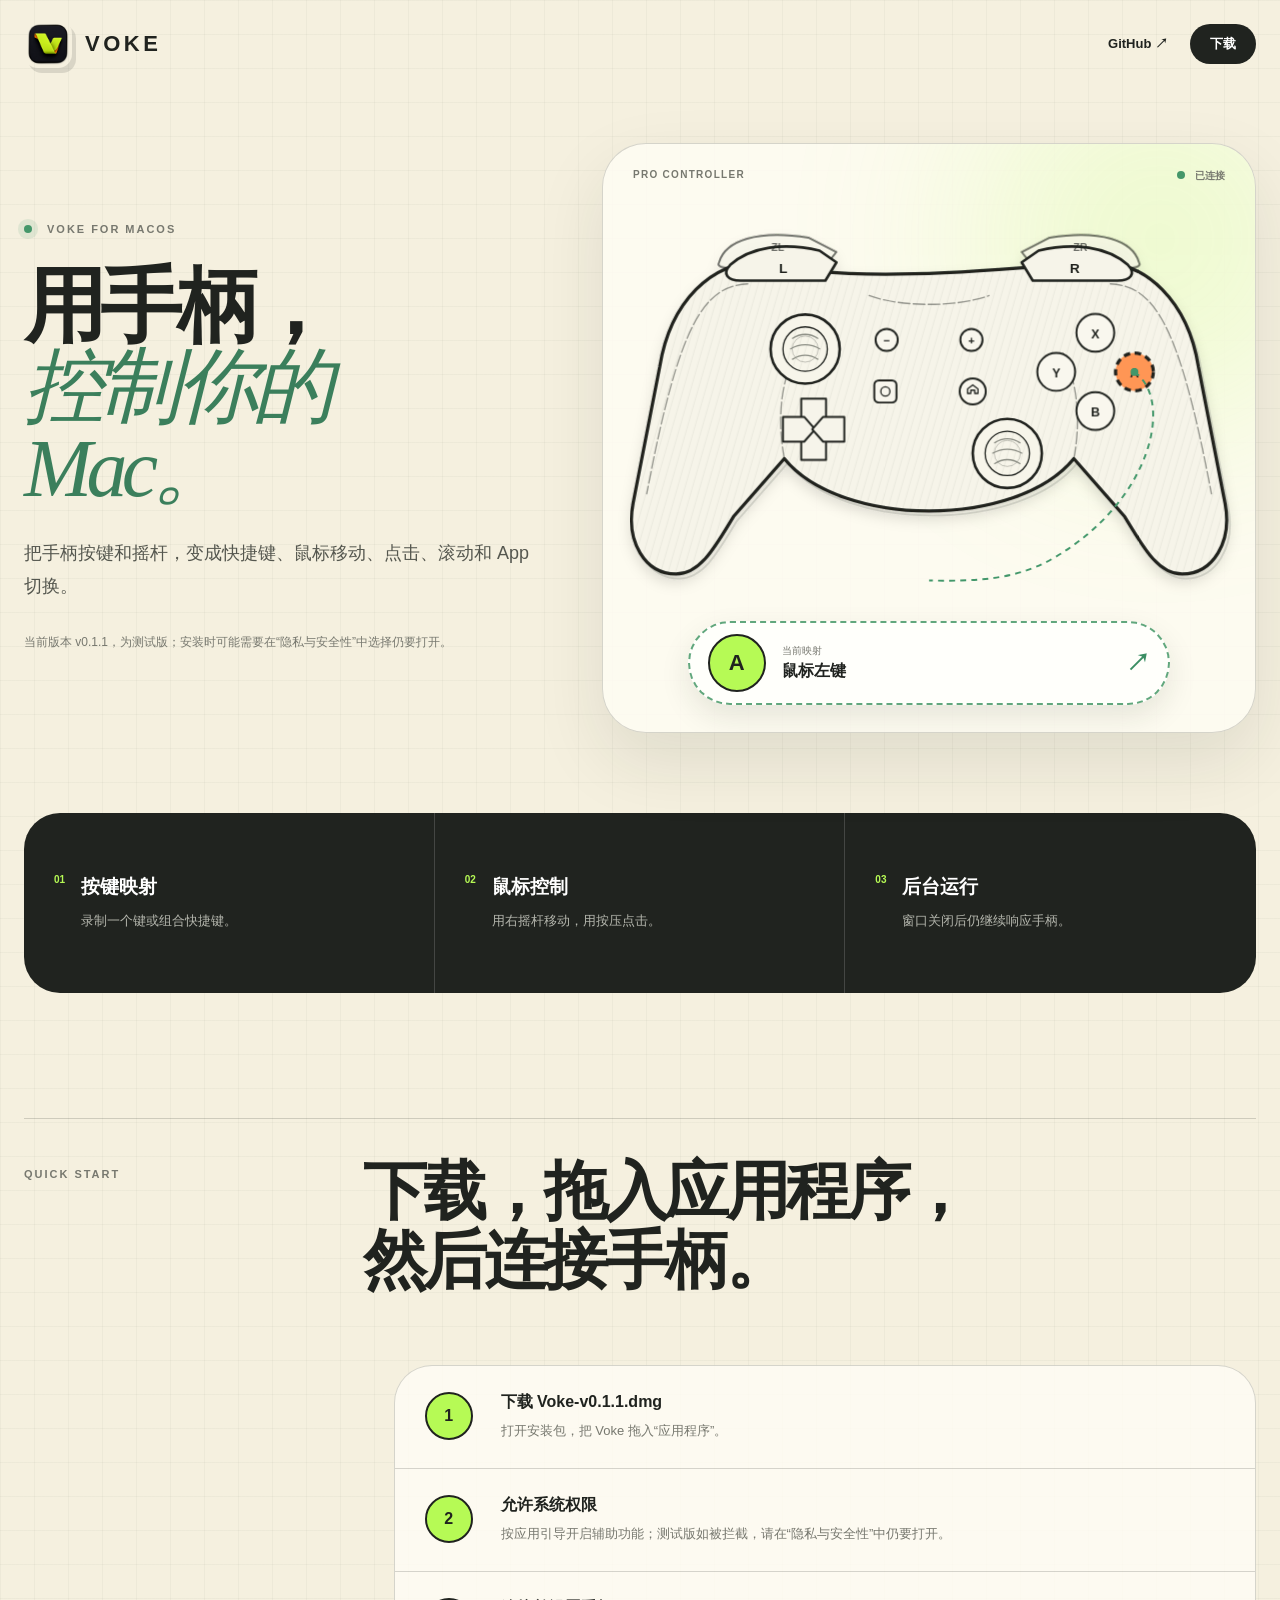
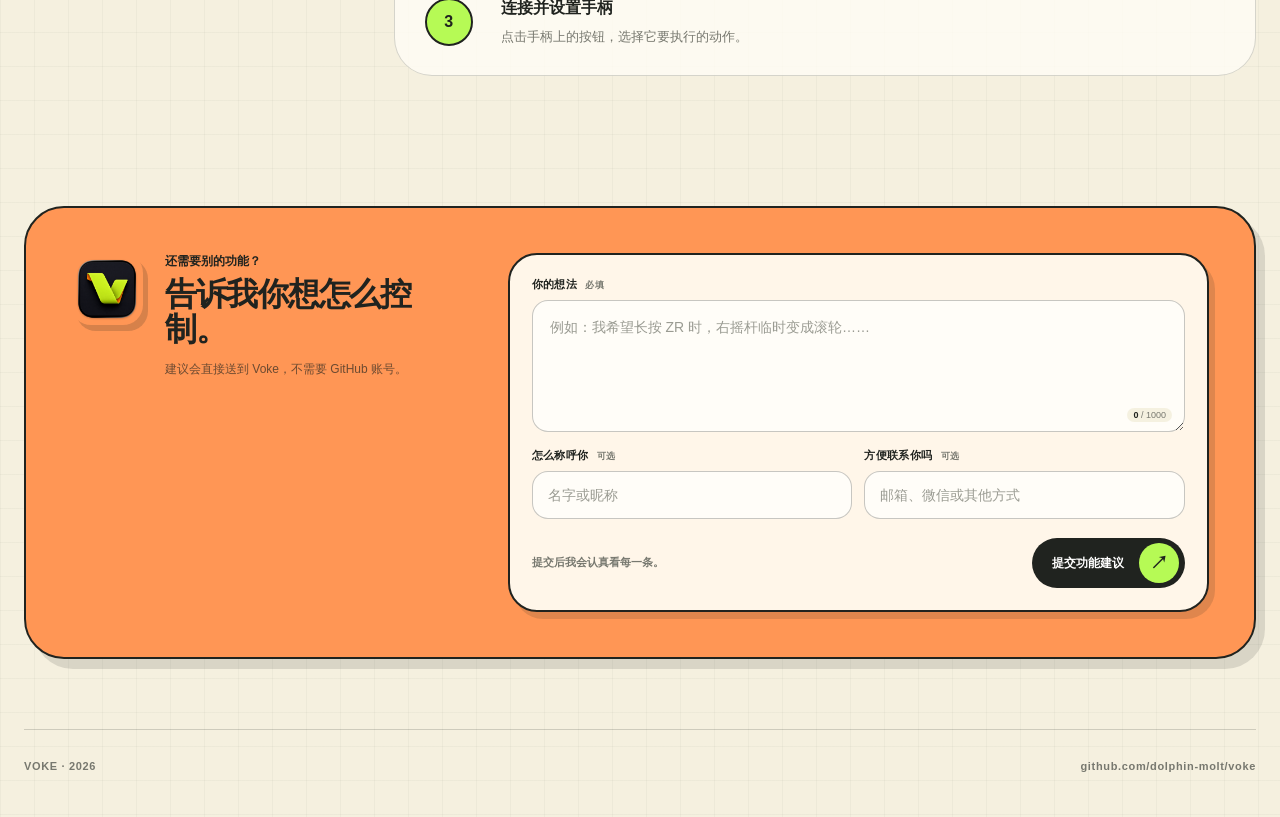
==== commit 828ba1c9: "release: publish Voke v0.1.1" ====
--- a/site/index.html
+++ b/site/index.html
@@ -6,18 +6,18 @@
   <meta name="description" content="Voke：用游戏手柄控制 Mac，把按键映射为快捷键、鼠标移动和常用动作。">
   <meta name="theme-color" content="#f5f0df">
   <title>Voke — 用手柄控制你的 Mac</title>
-  <link rel="icon" href="assets/voke-icon.png">
-  <link rel="stylesheet" href="styles.css">
+  <link rel="icon" href="assets/voke-icon.png?v=0.1.1">
+  <link rel="stylesheet" href="styles.css?v=20260721.3">
 </head>
 <body>
   <header class="nav shell">
     <a class="brand" href="#top" aria-label="Voke 首页">
-      <img src="assets/voke-icon.png" alt="">
+      <img src="assets/voke-icon.png?v=0.1.1" alt="">
       <span>VOKE</span>
     </a>
     <div class="nav-actions">
       <a class="quiet-link" href="https://github.com/dolphin-molt/voke" target="_blank" rel="noreferrer">GitHub ↗</a>
-      <a class="mini-button" href="https://github.com/dolphin-molt/voke/releases/download/v0.1.0/Voke.dmg" download="Voke.dmg">下载</a>
+      <a class="mini-button" href="https://github.com/dolphin-molt/voke/releases/download/v0.1.1/Voke-v0.1.1.dmg" download="Voke-v0.1.1.dmg">下载</a>
     </div>
   </header>
 
@@ -27,7 +27,7 @@
         <p class="eyebrow"><i></i> VOKE FOR MACOS</p>
         <h1>用手柄，<br><em>控制你的 Mac。</em></h1>
         <p class="summary">把手柄按键和摇杆，变成快捷键、鼠标移动、点击、滚动和 App 切换。</p>
-        <p class="release-note">当前为测试版，安装时可能需要在“隐私与安全性”中选择仍要打开。</p>
+        <p class="release-note">当前版本 v0.1.1，为测试版；安装时可能需要在“隐私与安全性”中选择仍要打开。</p>
       </div>
 
       <div class="controller-card reveal" aria-label="Voke 手柄映射示意图">
@@ -92,7 +92,7 @@
         <h2>下载，拖入应用程序，<br>然后连接手柄。</h2>
       </div>
       <ol class="steps reveal">
-        <li><span>1</span><div><b>下载 Voke.dmg</b><p>打开安装包，把 Voke 拖入“应用程序”。</p></div></li>
+        <li><span>1</span><div><b>下载 Voke-v0.1.1.dmg</b><p>打开安装包，把 Voke 拖入“应用程序”。</p></div></li>
         <li><span>2</span><div><b>允许系统权限</b><p>按应用引导开启辅助功能；测试版如被拦截，请在“隐私与安全性”中仍要打开。</p></div></li>
         <li><span>3</span><div><b>连接并设置手柄</b><p>点击手柄上的按钮，选择它要执行的动作。</p></div></li>
       </ol>
@@ -100,7 +100,7 @@
 
     <section class="contact shell reveal" id="feedback">
       <div class="contact-heading">
-        <img src="assets/voke-icon.png" alt="Voke">
+        <img src="assets/voke-icon.png?v=0.1.1" alt="Voke">
         <div>
           <p>还需要别的功能？</p>
           <h2>告诉我你想怎么控制。</h2>
@@ -127,6 +127,6 @@
   </main>
 
   <footer class="shell"><span>VOKE · 2026</span><a href="https://github.com/dolphin-molt/voke" target="_blank" rel="noreferrer">github.com/dolphin-molt/voke</a></footer>
-  <script src="app.js"></script>
+  <script src="app.js?v=20260721.3"></script>
 </body>
 </html>
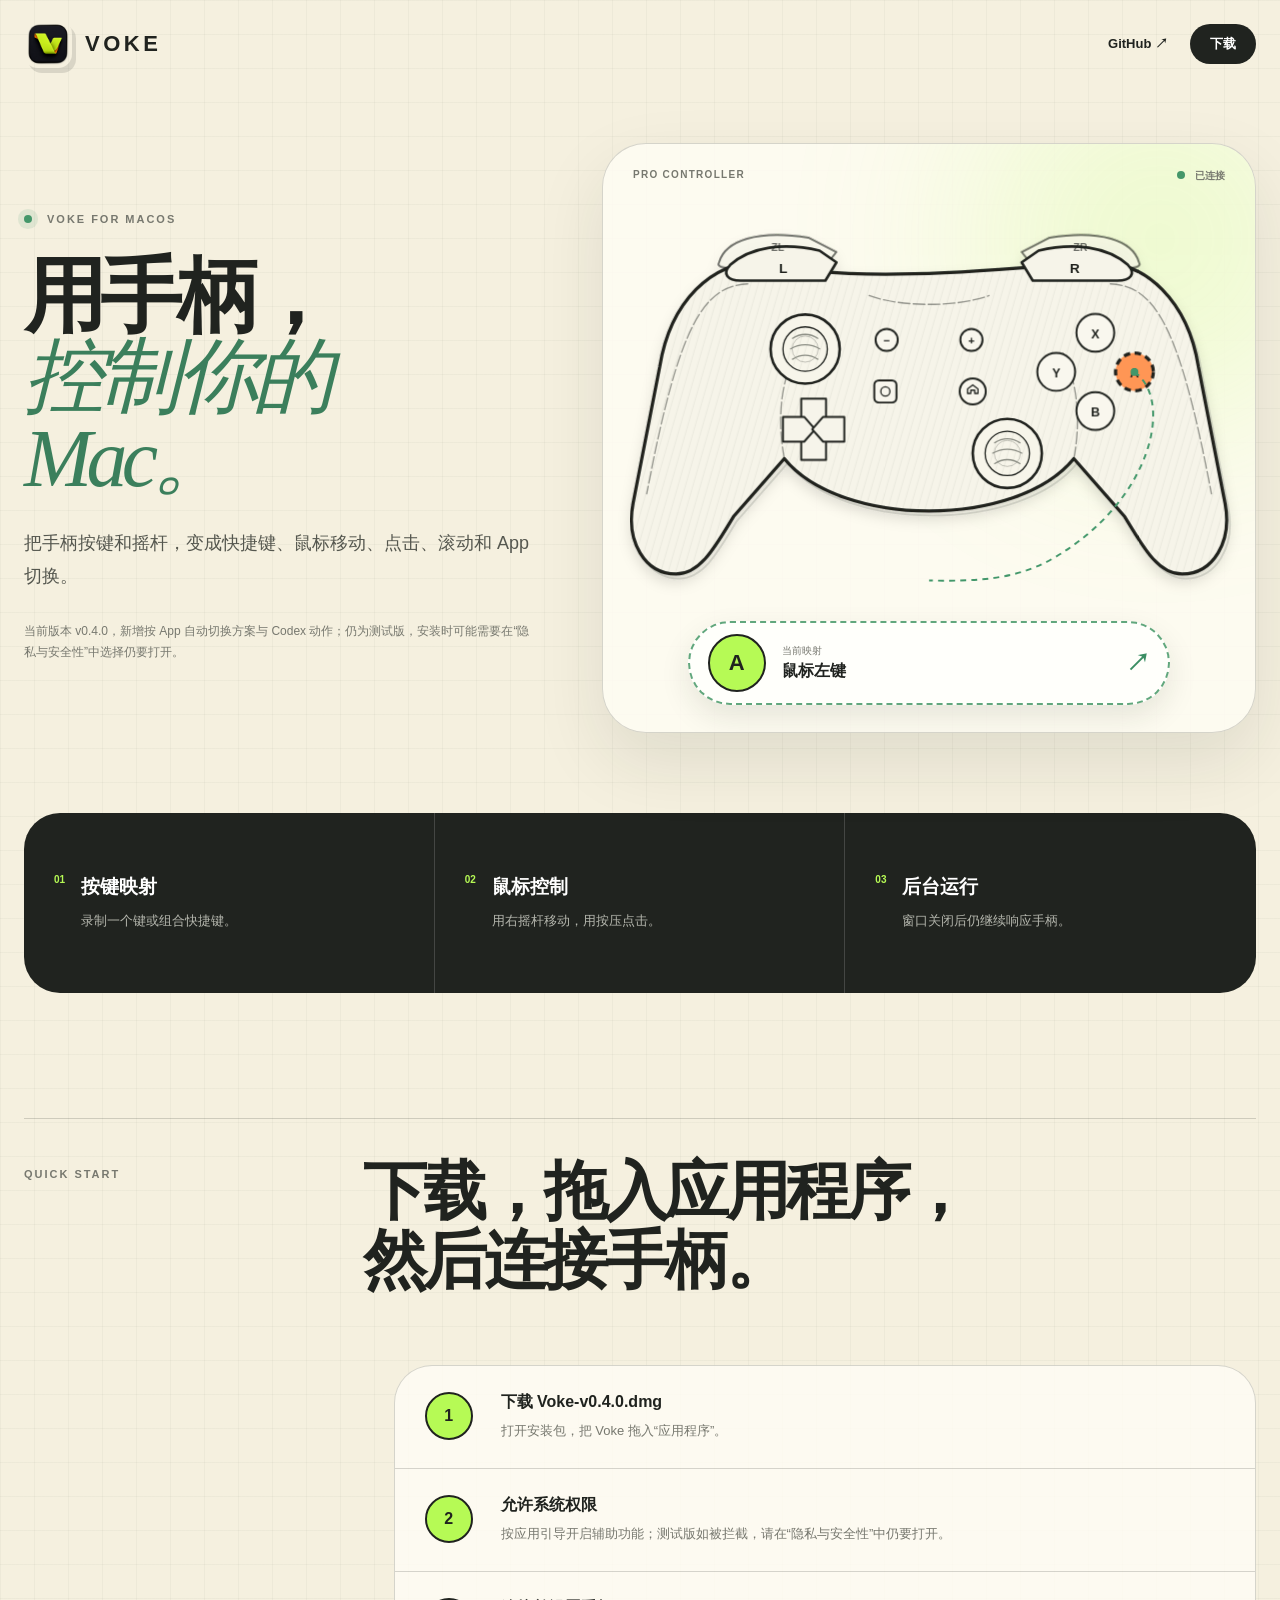
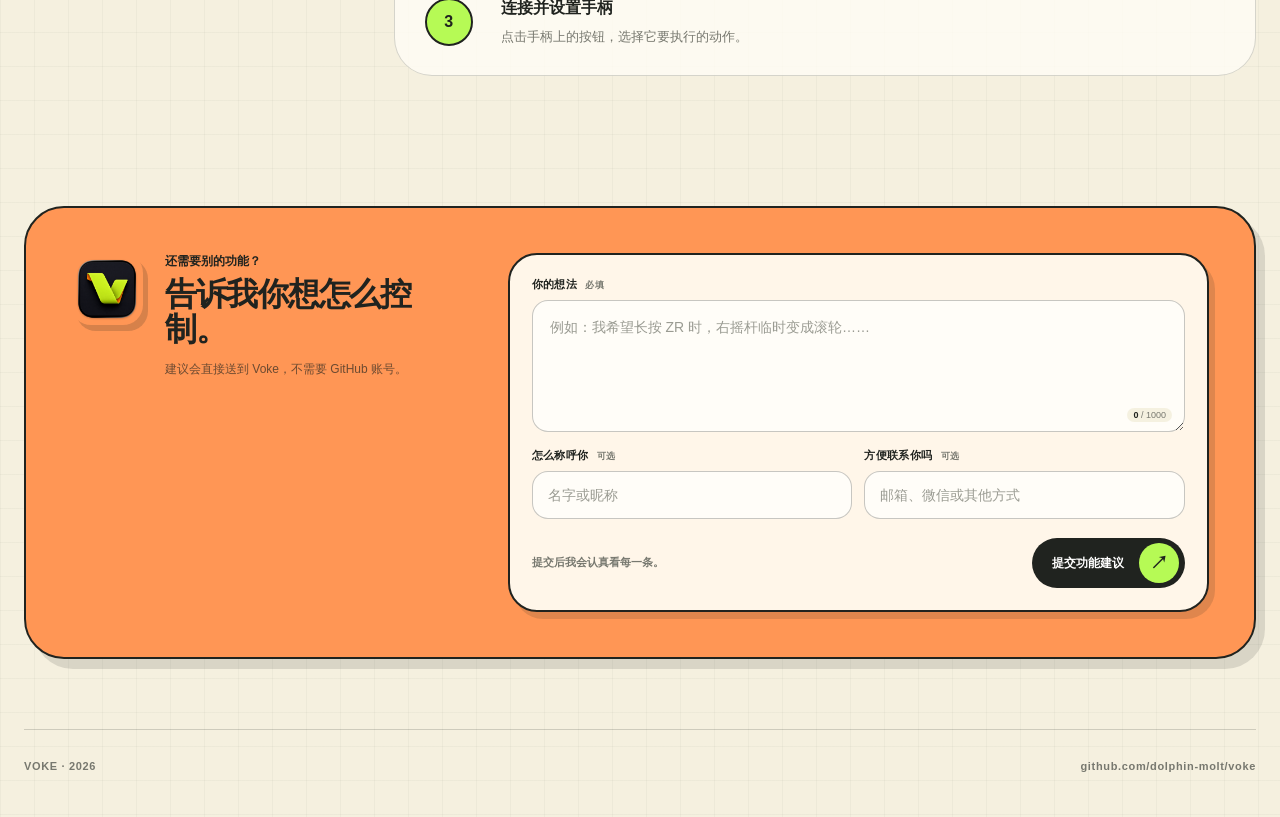
==== commit c414ddb0: "release: publish Voke v0.4.0" ====
--- a/site/index.html
+++ b/site/index.html
@@ -6,18 +6,18 @@
   <meta name="description" content="Voke：用游戏手柄控制 Mac，把按键映射为快捷键、鼠标移动和常用动作。">
   <meta name="theme-color" content="#f5f0df">
   <title>Voke — 用手柄控制你的 Mac</title>
-  <link rel="icon" href="assets/voke-icon.png?v=0.1.1">
+  <link rel="icon" href="assets/voke-icon.png?v=0.4.0">
   <link rel="stylesheet" href="styles.css?v=20260721.3">
 </head>
 <body>
   <header class="nav shell">
     <a class="brand" href="#top" aria-label="Voke 首页">
-      <img src="assets/voke-icon.png?v=0.1.1" alt="">
+      <img src="assets/voke-icon.png?v=0.4.0" alt="">
       <span>VOKE</span>
     </a>
     <div class="nav-actions">
       <a class="quiet-link" href="https://github.com/dolphin-molt/voke" target="_blank" rel="noreferrer">GitHub ↗</a>
-      <a class="mini-button" href="https://github.com/dolphin-molt/voke/releases/download/v0.1.1/Voke-v0.1.1.dmg" download="Voke-v0.1.1.dmg">下载</a>
+      <a class="mini-button" href="https://github.com/dolphin-molt/voke/releases/download/v0.4.0/Voke-v0.4.0.dmg" download="Voke-v0.4.0.dmg">下载</a>
     </div>
   </header>
 
@@ -27,7 +27,7 @@
         <p class="eyebrow"><i></i> VOKE FOR MACOS</p>
         <h1>用手柄，<br><em>控制你的 Mac。</em></h1>
         <p class="summary">把手柄按键和摇杆，变成快捷键、鼠标移动、点击、滚动和 App 切换。</p>
-        <p class="release-note">当前版本 v0.1.1，为测试版；安装时可能需要在“隐私与安全性”中选择仍要打开。</p>
+        <p class="release-note">当前版本 v0.4.0，新增按 App 自动切换方案与 Codex 动作；仍为测试版，安装时可能需要在“隐私与安全性”中选择仍要打开。</p>
       </div>
 
       <div class="controller-card reveal" aria-label="Voke 手柄映射示意图">
@@ -92,7 +92,7 @@
         <h2>下载，拖入应用程序，<br>然后连接手柄。</h2>
       </div>
       <ol class="steps reveal">
-        <li><span>1</span><div><b>下载 Voke-v0.1.1.dmg</b><p>打开安装包，把 Voke 拖入“应用程序”。</p></div></li>
+        <li><span>1</span><div><b>下载 Voke-v0.4.0.dmg</b><p>打开安装包，把 Voke 拖入“应用程序”。</p></div></li>
         <li><span>2</span><div><b>允许系统权限</b><p>按应用引导开启辅助功能；测试版如被拦截，请在“隐私与安全性”中仍要打开。</p></div></li>
         <li><span>3</span><div><b>连接并设置手柄</b><p>点击手柄上的按钮，选择它要执行的动作。</p></div></li>
       </ol>
@@ -100,7 +100,7 @@
 
     <section class="contact shell reveal" id="feedback">
       <div class="contact-heading">
-        <img src="assets/voke-icon.png?v=0.1.1" alt="Voke">
+        <img src="assets/voke-icon.png?v=0.4.0" alt="Voke">
         <div>
           <p>还需要别的功能？</p>
           <h2>告诉我你想怎么控制。</h2>
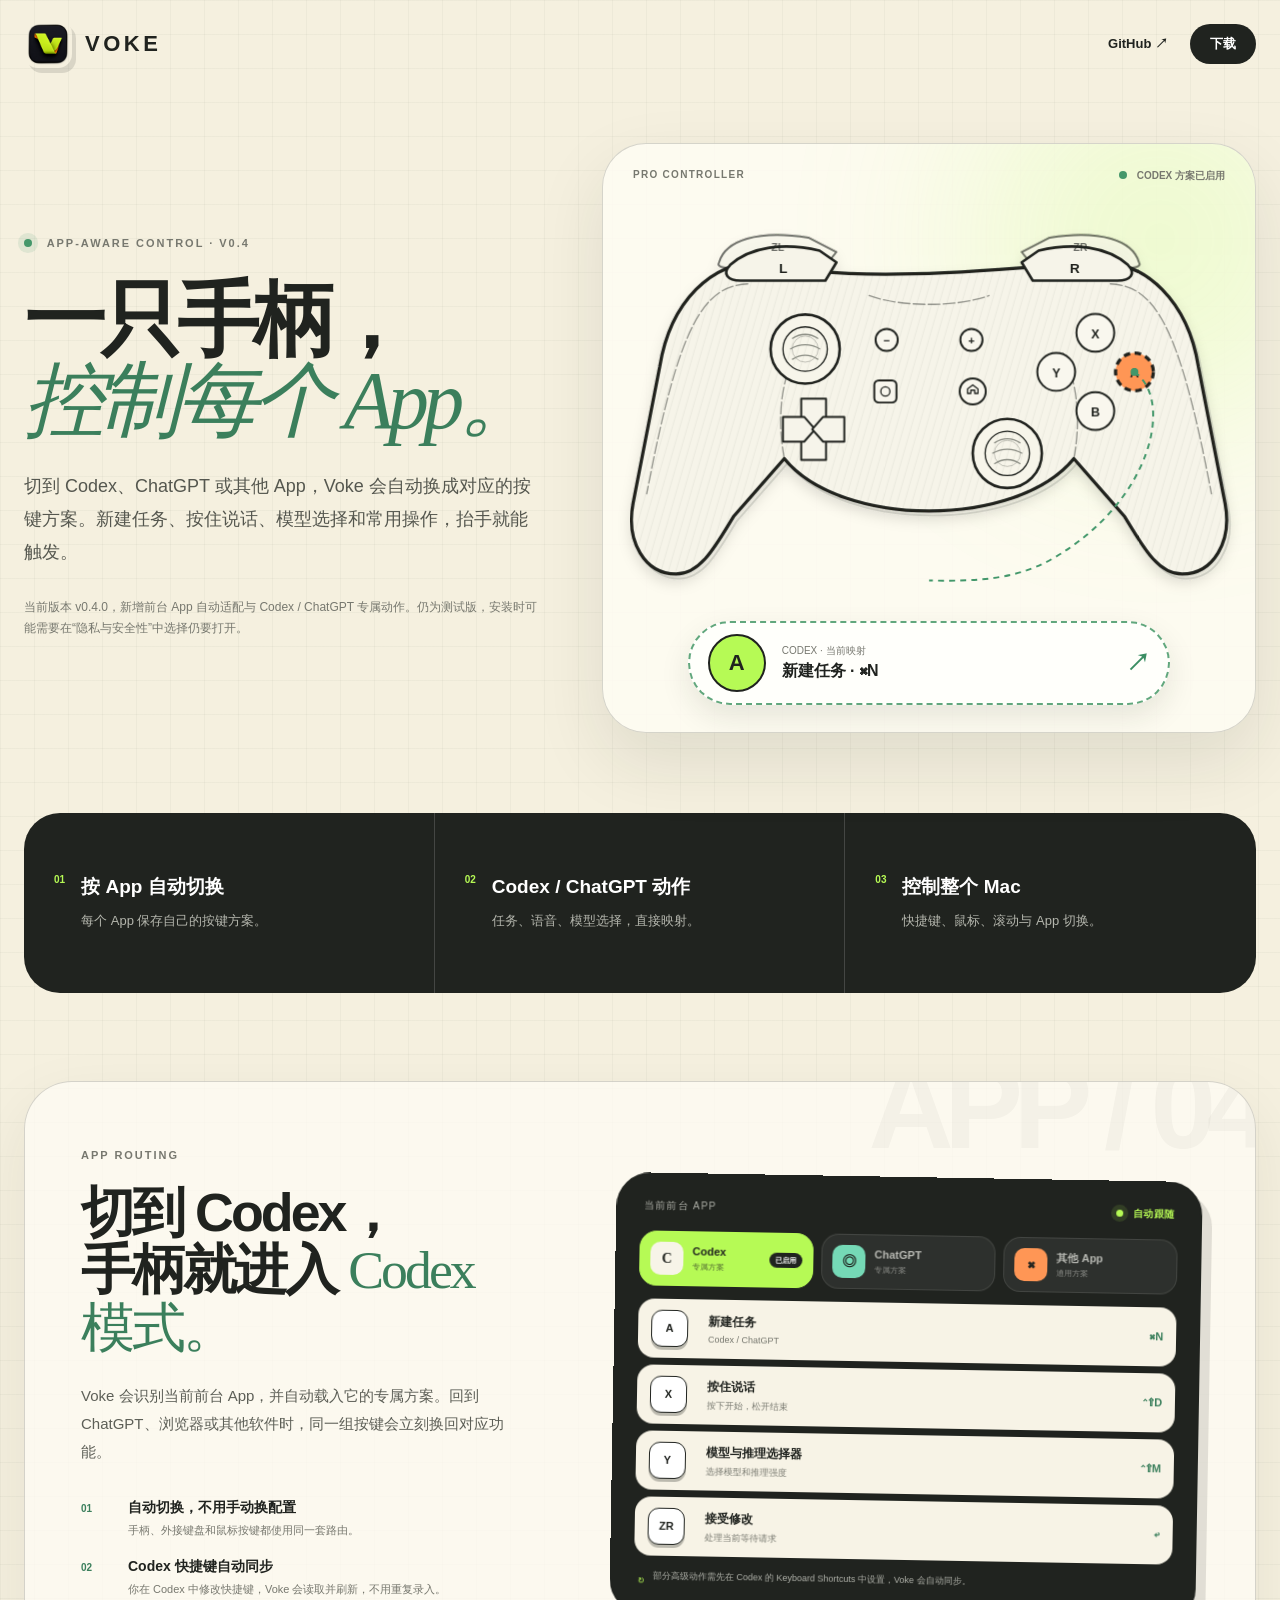
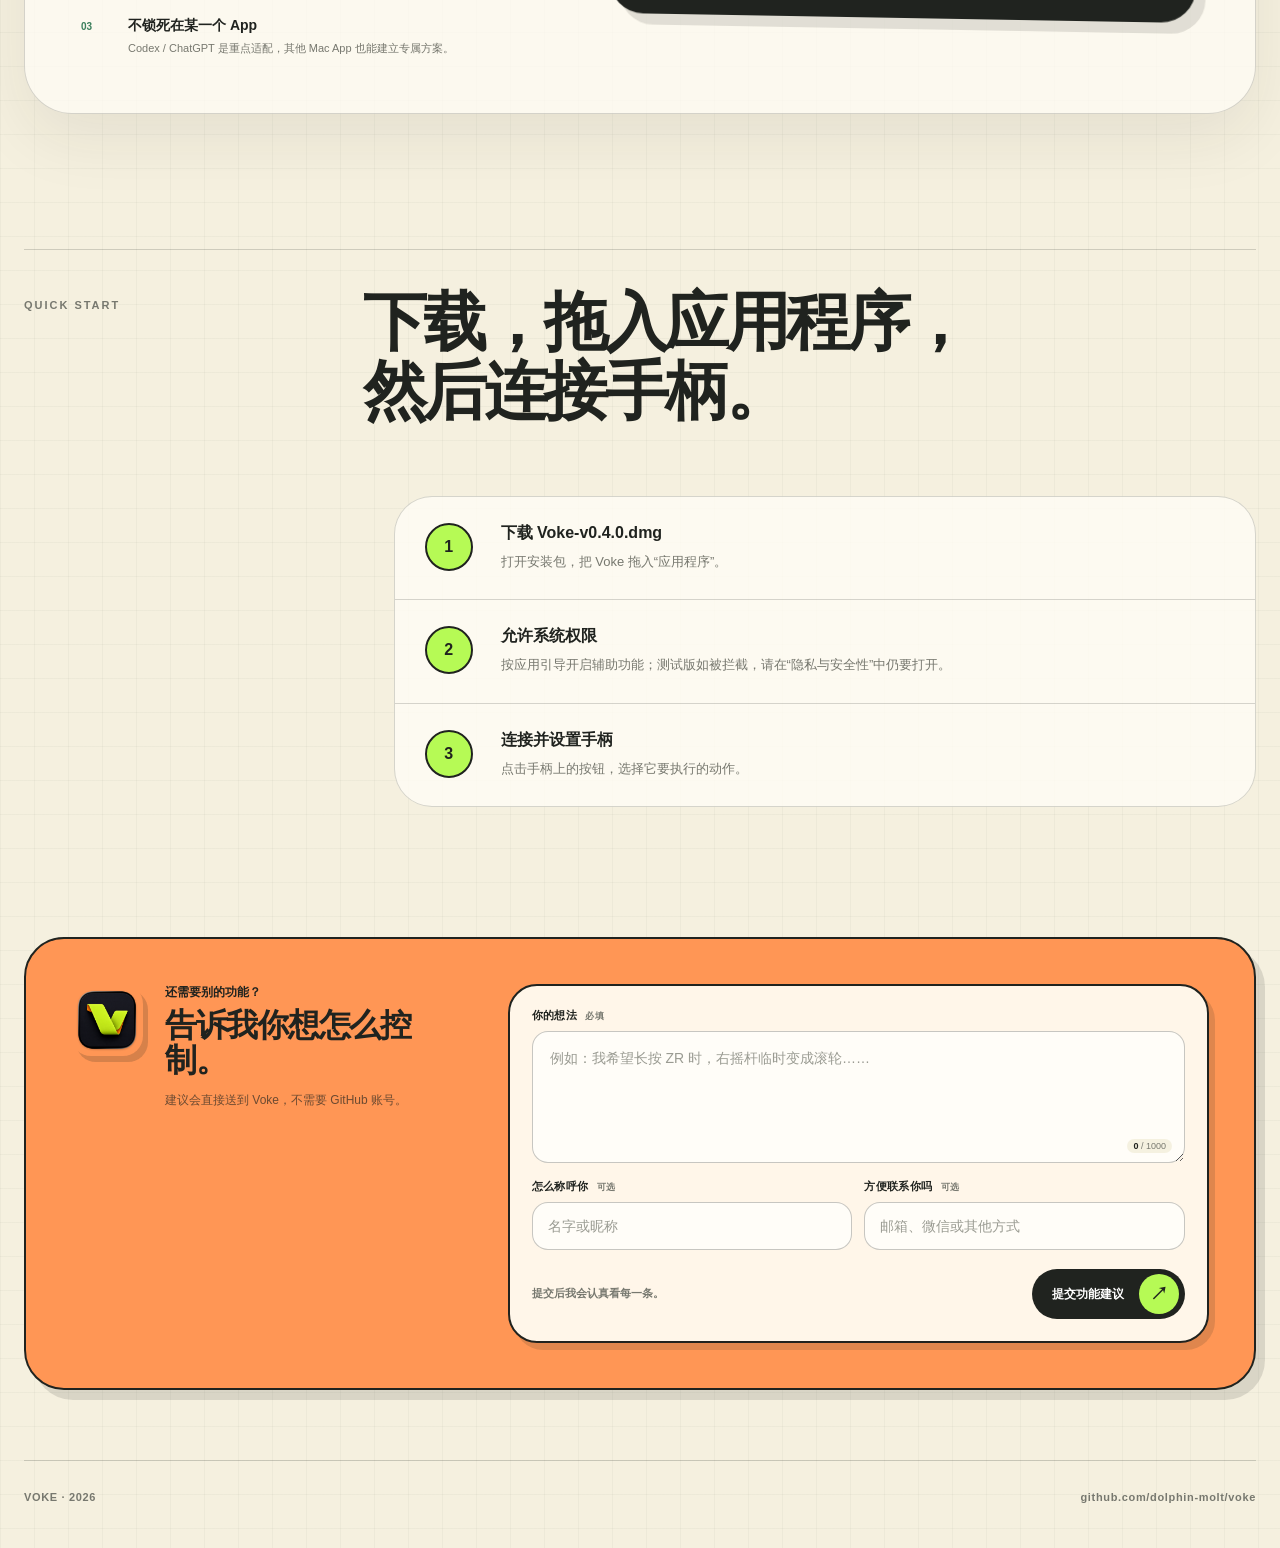
==== commit ff715069: "feat(site): highlight app-aware Codex controls" ====
--- a/site/index.html
+++ b/site/index.html
@@ -3,11 +3,11 @@
 <head>
   <meta charset="utf-8">
   <meta name="viewport" content="width=device-width, initial-scale=1">
-  <meta name="description" content="Voke：用游戏手柄控制 Mac，把按键映射为快捷键、鼠标移动和常用动作。">
+  <meta name="description" content="Voke：用游戏手柄控制 Codex、ChatGPT 与整个 Mac，并根据当前 App 自动切换专属映射。">
   <meta name="theme-color" content="#f5f0df">
-  <title>Voke — 用手柄控制你的 Mac</title>
+  <title>Voke — 用手柄控制 Codex、ChatGPT 与你的 Mac</title>
   <link rel="icon" href="assets/voke-icon.png?v=0.4.0">
-  <link rel="stylesheet" href="styles.css?v=20260721.3">
+  <link rel="stylesheet" href="styles.css?v=20260722.1">
 </head>
 <body>
   <header class="nav shell">
@@ -24,14 +24,14 @@
   <main id="top">
     <section class="hero shell">
       <div class="hero-copy reveal">
-        <p class="eyebrow"><i></i> VOKE FOR MACOS</p>
-        <h1>用手柄，<br><em>控制你的 Mac。</em></h1>
-        <p class="summary">把手柄按键和摇杆，变成快捷键、鼠标移动、点击、滚动和 App 切换。</p>
-        <p class="release-note">当前版本 v0.4.0，新增按 App 自动切换方案与 Codex 动作；仍为测试版，安装时可能需要在“隐私与安全性”中选择仍要打开。</p>
+        <p class="eyebrow"><i></i> APP-AWARE CONTROL · V0.4</p>
+        <h1>一只手柄，<br><em>控制每个 App。</em></h1>
+        <p class="summary">切到 Codex、ChatGPT 或其他 App，Voke 会自动换成对应的按键方案。新建任务、按住说话、模型选择和常用操作，抬手就能触发。</p>
+        <p class="release-note">当前版本 v0.4.0，新增前台 App 自动适配与 Codex / ChatGPT 专属动作。仍为测试版，安装时可能需要在“隐私与安全性”中选择仍要打开。</p>
       </div>
 
       <div class="controller-card reveal" aria-label="Voke 手柄映射示意图">
-        <div class="card-top"><span>PRO CONTROLLER</span><span class="connected"><i></i> 已连接</span></div>
+        <div class="card-top"><span>PRO CONTROLLER</span><span class="connected"><i></i> CODEX 方案已启用</span></div>
         <svg class="controller" viewBox="0 0 1000 680" role="img" aria-label="与 Voke 应用内一致的手绘 Pro Controller">
           <defs>
             <pattern id="hatch" width="11" height="11" patternUnits="userSpaceOnUse" patternTransform="rotate(16)">
@@ -76,14 +76,46 @@
           </g>
           <path class="map-line" d="M815 305C876 348 842 503 690 591C625 629 550 625 500 625"/><circle class="map-dot" cx="815" cy="305" r="6"/>
         </svg>
-        <div class="mapping-pill"><span>A</span><p><small>当前映射</small><b>鼠标左键</b></p><strong>↗</strong></div>
+        <div class="mapping-pill"><span>A</span><p><small>CODEX · 当前映射</small><b>新建任务 · ⌘N</b></p><strong>↗</strong></div>
       </div>
     </section>
 
     <section class="abilities shell reveal" aria-label="主要功能">
-      <article><span>01</span><b>按键映射</b><p>录制一个键或组合快捷键。</p></article>
-      <article><span>02</span><b>鼠标控制</b><p>用右摇杆移动，用按压点击。</p></article>
-      <article><span>03</span><b>后台运行</b><p>窗口关闭后仍继续响应手柄。</p></article>
+      <article><span>01</span><b>按 App 自动切换</b><p>每个 App 保存自己的按键方案。</p></article>
+      <article><span>02</span><b>Codex / ChatGPT 动作</b><p>任务、语音、模型选择，直接映射。</p></article>
+      <article><span>03</span><b>控制整个 Mac</b><p>快捷键、鼠标、滚动与 App 切换。</p></article>
+    </section>
+
+    <section class="app-routing shell reveal" aria-labelledby="app-routing-title">
+      <div class="app-routing-copy">
+        <p class="eyebrow">APP ROUTING</p>
+        <h2 id="app-routing-title">切到 Codex，<br>手柄就进入 <em>Codex 模式。</em></h2>
+        <p>Voke 会识别当前前台 App，并自动载入它的专属方案。回到 ChatGPT、浏览器或其他软件时，同一组按键会立刻换回对应功能。</p>
+        <ul>
+          <li><i>01</i><span><b>自动切换，不用手动换配置</b><small>手柄、外接键盘和鼠标按键都使用同一套路由。</small></span></li>
+          <li><i>02</i><span><b>Codex 快捷键自动同步</b><small>你在 Codex 中修改快捷键，Voke 会读取并刷新，不用重复录入。</small></span></li>
+          <li><i>03</i><span><b>不锁死在某一个 App</b><small>Codex / ChatGPT 是重点适配，其他 Mac App 也能建立专属方案。</small></span></li>
+        </ul>
+      </div>
+
+      <div class="route-console" aria-label="Codex 专属映射示例">
+        <div class="route-console-top">
+          <span>当前前台 App</span>
+          <strong><i></i> 自动跟随</strong>
+        </div>
+        <div class="app-switcher">
+          <div class="app-chip active"><span class="app-mark codex">C</span><p><b>Codex</b><small>专属方案</small></p><em>已启用</em></div>
+          <div class="app-chip"><span class="app-mark chatgpt">◎</span><p><b>ChatGPT</b><small>专属方案</small></p></div>
+          <div class="app-chip"><span class="app-mark mac">⌘</span><p><b>其他 App</b><small>通用方案</small></p></div>
+        </div>
+        <div class="action-list">
+          <div><kbd>A</kbd><p><b>新建任务</b><small>Codex / ChatGPT</small></p><span>⌘N</span></div>
+          <div><kbd>X</kbd><p><b>按住说话</b><small>按下开始，松开结束</small></p><span>⌃⇧D</span></div>
+          <div><kbd>Y</kbd><p><b>模型与推理选择器</b><small>选择模型和推理强度</small></p><span>⌃⇧M</span></div>
+          <div><kbd>ZR</kbd><p><b>接受修改</b><small>处理当前等待请求</small></p><span>↩</span></div>
+        </div>
+        <p class="route-footnote"><span>↻</span> 部分高级动作需先在 Codex 的 Keyboard Shortcuts 中设置，Voke 会自动同步。</p>
+      </div>
     </section>
 
     <section class="start shell" id="start">
@@ -127,6 +159,6 @@
   </main>
 
   <footer class="shell"><span>VOKE · 2026</span><a href="https://github.com/dolphin-molt/voke" target="_blank" rel="noreferrer">github.com/dolphin-molt/voke</a></footer>
-  <script src="app.js?v=20260721.3"></script>
+  <script src="app.js?v=20260722.1"></script>
 </body>
 </html>
--- a/site/styles.css
+++ b/site/styles.css
@@ -6,10 +6,13 @@
 .nav{height:88px;display:flex;align-items:center;justify-content:space-between}.brand{display:flex;align-items:center;gap:13px;font-size:22px;font-weight:900;letter-spacing:.16em}.brand img{width:48px;height:48px;border-radius:14px;box-shadow:4px 5px 0 var(--shadow)}.nav-actions{display:flex;align-items:center;gap:22px}.quiet-link{font-size:13px;font-weight:700}.mini-button{background:var(--ink);color:white;border-radius:999px;padding:11px 20px;font-size:13px;font-weight:800}
 .hero{min-height:720px;display:grid;grid-template-columns:.88fr 1.12fr;gap:5vw;align-items:center;padding-block:55px 80px}.eyebrow{font:800 11px/1.2 "Avenir Next",sans-serif;letter-spacing:.18em;color:var(--muted)}.eyebrow i{display:inline-block;width:8px;height:8px;border-radius:50%;background:#45976a;margin-right:10px;box-shadow:0 0 0 6px rgba(69,151,106,.12)}h1{font-size:clamp(58px,6.4vw,92px);line-height:.98;letter-spacing:-.07em;margin:30px 0 28px;font-weight:900}h1 em{font-family:Georgia,"Songti SC",serif;font-weight:400;color:#3b7f5c}.summary{max-width:520px;font-size:18px;line-height:1.85;color:#55574f}.release-note{max-width:570px;font-size:12px;line-height:1.7;color:var(--muted);margin-top:28px}
 .controller-card{position:relative;min-height:590px;background:rgba(255,253,245,.82);border:1px solid var(--line);border-radius:44px;box-shadow:0 28px 70px rgba(32,35,31,.1);overflow:hidden}.controller-card:before{content:"";position:absolute;width:390px;height:390px;border-radius:50%;background:var(--lime);filter:blur(95px);opacity:.2;right:-100px;top:-100px}.card-top{position:absolute;z-index:2;left:30px;right:30px;top:25px;display:flex;justify-content:space-between;font-size:10px;font-weight:800;letter-spacing:.13em;color:var(--muted)}.connected{letter-spacing:0}.connected i{display:inline-block;width:8px;height:8px;border-radius:50%;background:#45976a;margin-right:7px}.controller{position:absolute;width:100%;left:0;top:5%;overflow:visible}.body{fill:#f6f4e9;stroke:var(--ink);stroke-width:5;stroke-linejoin:round}.ghost{fill:none;stroke:#8d8f86;stroke-width:3;opacity:.34;transform:translate(5px,7px)}.hatching{fill:url(#hatch);stroke:none}.seams{fill:none;stroke:#20231f;stroke-opacity:.46;stroke-width:2;stroke-linecap:round;stroke-dasharray:18 5}.trigger,.shoulder{fill:#f6f4e9;stroke:var(--ink);stroke-linejoin:round}.trigger{stroke-width:3}.shoulder{stroke-width:4}.trigger.rear{opacity:.62}.controller text{font-family:"Avenir Next",sans-serif;font-size:21px;font-weight:800;text-anchor:middle;fill:var(--ink)}.controller .rear-label{font-size:16px;opacity:.62}.stick circle{fill:#f7f5ea;stroke:var(--ink);stroke-width:4}.stick circle+circle{fill:url(#hatch);stroke-width:2}.stick circle:nth-child(3){fill:none;stroke:#20231f;stroke-opacity:.25;stroke-width:1.5}.stick path{fill:none;stroke:#8a8c83;stroke-width:2}.dpad path{fill:#f6f4ea;stroke:var(--ink);stroke-width:3;stroke-linejoin:round}.face-buttons circle{fill:#f9f7ee;stroke:var(--ink);stroke-width:3}.face-buttons circle.active{fill:var(--orange);stroke-width:5;stroke-dasharray:10 7}.face-buttons text{font-size:19px}.small-buttons circle,.small-buttons rect{fill:#f8f6ed;stroke:var(--ink);stroke-width:3}.small-buttons .inner-symbol{fill:none;stroke-width:2}.small-buttons .home-symbol{fill:none;stroke:var(--ink);stroke-width:2;stroke-linejoin:round}.small-buttons text{font-size:17px}.map-line{fill:none;stroke:#42976a;stroke-width:3;stroke-dasharray:9 8}.map-dot{fill:#42976a}.mapping-pill{position:absolute;left:13%;right:13%;bottom:27px;min-height:84px;padding:10px 18px;background:rgba(255,255,252,.92);border:2px dashed #61a77d;border-radius:999px;display:flex;align-items:center;gap:16px;box-shadow:0 12px 30px rgba(32,35,31,.1)}.mapping-pill>span{width:58px;height:58px;border-radius:50%;display:grid;place-items:center;background:var(--lime);border:2px solid var(--ink);font-weight:900;font-size:22px}.mapping-pill p{margin:0;flex:1}.mapping-pill small,.mapping-pill b{display:block}.mapping-pill small{font-size:10px;color:var(--muted)}.mapping-pill b{font-size:16px;margin-top:3px}.mapping-pill strong{font-size:24px;color:#3b8e63}
-.abilities{display:grid;grid-template-columns:repeat(3,1fr);background:var(--ink);border-radius:36px;overflow:hidden;color:white;margin-bottom:125px}.abilities article{min-height:180px;padding:30px;border-right:1px solid rgba(255,255,255,.16);display:grid;grid-template-columns:auto 1fr;gap:10px 16px;align-content:center}.abilities article:last-child{border:0}.abilities span{font-size:10px;color:var(--lime);font-weight:800}.abilities b{font-size:19px}.abilities p{grid-column:2;margin:0;color:#b4b6ad;font-size:13px;line-height:1.7}
+.abilities{display:grid;grid-template-columns:repeat(3,1fr);background:var(--ink);border-radius:36px;overflow:hidden;color:white;margin-bottom:88px}.abilities article{min-height:180px;padding:30px;border-right:1px solid rgba(255,255,255,.16);display:grid;grid-template-columns:auto 1fr;gap:10px 16px;align-content:center}.abilities article:last-child{border:0}.abilities span{font-size:10px;color:var(--lime);font-weight:800}.abilities b{font-size:19px}.abilities p{grid-column:2;margin:0;color:#b4b6ad;font-size:13px;line-height:1.7}
+.app-routing{display:grid;grid-template-columns:minmax(340px,.86fr) minmax(520px,1.14fr);gap:7vw;align-items:center;margin-bottom:135px;padding:56px;border:1px solid var(--line);border-radius:48px;background:rgba(255,253,245,.72);box-shadow:0 24px 65px rgba(32,35,31,.08);position:relative;overflow:hidden}.app-routing:before{content:"APP / 04";position:absolute;right:-8px;top:-34px;font:900 118px/1 "Avenir Next",sans-serif;letter-spacing:-.08em;color:rgba(32,35,31,.035);pointer-events:none}.app-routing-copy{position:relative;z-index:1}.app-routing-copy h2{font-size:clamp(42px,4.2vw,64px);line-height:1.06;letter-spacing:-.055em;margin:22px 0 25px}.app-routing-copy h2 em{font-family:Georgia,"Songti SC",serif;font-weight:400;font-style:normal;color:#3b7f5c}.app-routing-copy>p:not(.eyebrow){max-width:550px;margin:0;color:#5d5f57;font-size:15px;line-height:1.85}.app-routing-copy ul{list-style:none;padding:0;margin:34px 0 0;display:grid;gap:18px}.app-routing-copy li{display:grid;grid-template-columns:34px 1fr;gap:13px;align-items:start}.app-routing-copy li>i{font:900 10px/1 "Avenir Next",sans-serif;color:#3b7f5c;font-style:normal;padding-top:5px}.app-routing-copy li span,.app-routing-copy li b,.app-routing-copy li small{display:block}.app-routing-copy li b{font-size:14px}.app-routing-copy li small{margin-top:5px;color:var(--muted);font-size:11px;line-height:1.6}
+.route-console{position:relative;z-index:1;background:var(--ink);color:white;border:2px solid var(--ink);border-radius:34px;padding:22px;box-shadow:10px 11px 0 rgba(32,35,31,.12);transform:rotate(1deg)}.route-console-top{display:flex;align-items:center;justify-content:space-between;padding:2px 4px 18px;font-size:10px;letter-spacing:.12em;color:#aeb0a8;text-transform:uppercase}.route-console-top strong{color:var(--lime);font-size:10px;letter-spacing:.03em}.route-console-top strong i{display:inline-block;width:7px;height:7px;border-radius:50%;background:var(--lime);margin-right:7px;box-shadow:0 0 0 5px rgba(182,250,85,.12)}.app-switcher{display:grid;grid-template-columns:repeat(3,1fr);gap:8px;margin-bottom:13px}.app-chip{min-width:0;display:flex;align-items:center;gap:9px;padding:10px;background:rgba(255,255,255,.06);border:1px solid rgba(255,255,255,.1);border-radius:17px;color:#b7b8b2}.app-chip.active{background:var(--lime);border-color:var(--lime);color:var(--ink)}.app-mark{flex:0 0 auto;width:33px;height:33px;display:grid;place-items:center;border-radius:10px;background:#f7f4e8;color:var(--ink);font:900 14px/1 Georgia,serif}.app-mark.chatgpt{background:#75d9b6}.app-mark.mac{background:var(--orange)}.app-chip p{min-width:0;margin:0;line-height:1.05}.app-chip b,.app-chip small{display:block;white-space:nowrap;overflow:hidden;text-overflow:ellipsis}.app-chip b{font-size:11px}.app-chip small{font-size:8px;margin-top:5px;opacity:.64}.app-chip em{margin-left:auto;padding:4px 6px;background:var(--ink);border-radius:999px;color:white;font:800 7px/1 "Avenir Next",sans-serif;font-style:normal}.action-list{display:grid;gap:7px}.action-list>div{display:grid;grid-template-columns:45px minmax(0,1fr) auto;gap:12px;align-items:center;padding:11px 13px;border-radius:16px;background:#f7f3e6;color:var(--ink);transition:transform .2s ease,background .2s ease}.action-list>div:hover{transform:translateX(-4px);background:white}.action-list kbd{width:37px;height:37px;display:grid;place-items:center;background:white;border:1.5px solid var(--ink);border-radius:11px;box-shadow:0 3px 0 rgba(32,35,31,.28);font:900 11px/1 "Avenir Next",sans-serif}.action-list p{margin:0}.action-list p b,.action-list p small{display:block}.action-list p b{font-size:12px}.action-list p small{color:var(--muted);font-size:9px;margin-top:4px}.action-list>div>span{font:800 11px/1 "Avenir Next",sans-serif;color:#3b7f5c}.route-footnote{display:flex;gap:8px;align-items:flex-start;margin:14px 4px 0;color:#aeb0a8;font-size:9px;line-height:1.55}.route-footnote span{color:var(--lime);font-size:13px}
 .start{padding-bottom:130px}.section-copy{display:grid;grid-template-columns:.55fr 1.45fr;border-top:1px solid var(--line);padding-top:38px}.section-copy h2{font-size:clamp(44px,5vw,70px);line-height:1.08;letter-spacing:-.055em;margin:0}.steps{list-style:none;padding:0;margin:70px 0 0 30%;background:rgba(255,253,245,.8);border:1px solid var(--line);border-radius:38px;overflow:hidden}.steps li{display:grid;grid-template-columns:58px 1fr;gap:18px;padding:26px 30px;border-bottom:1px solid var(--line);align-items:start}.steps li:last-child{border:0}.steps li>span{width:48px;height:48px;border-radius:50%;border:2px solid var(--ink);display:grid;place-items:center;font-weight:900;background:var(--lime)}.steps b{font-size:16px}.steps p{font-size:13px;line-height:1.7;color:var(--muted);margin:7px 0 0}
 .contact{margin-bottom:70px;padding:45px;background:var(--orange);border:2px solid var(--ink);border-radius:40px;box-shadow:9px 10px 0 var(--shadow);display:grid;grid-template-columns:minmax(280px,.72fr) minmax(420px,1.28fr);align-items:start;gap:42px}.contact-heading{display:flex;align-items:flex-start;gap:22px;position:sticky;top:24px}.contact img{width:72px;height:72px;border-radius:20px;box-shadow:5px 6px 0 rgba(32,35,31,.18)}.contact p{margin:0 0 7px;font-size:12px;font-weight:800}.contact h2{margin:0;font-size:32px;line-height:1.1;letter-spacing:-.04em}.contact-heading span{display:block;max-width:320px;margin-top:13px;font-size:12px;line-height:1.65;color:rgba(32,35,31,.66)}.feedback-form{display:grid;gap:16px;padding:22px;background:rgba(255,253,245,.93);border:2px solid var(--ink);border-radius:29px;box-shadow:6px 7px 0 rgba(32,35,31,.14)}.feedback-form label{display:grid;gap:8px}.feedback-form label>span{font-size:11px;font-weight:800;letter-spacing:.03em}.feedback-form label i{font-style:normal;font-size:9px;color:var(--muted);margin-left:5px}.feedback-form textarea,.feedback-form input{width:100%;border:1.5px solid rgba(32,35,31,.25);border-radius:16px;background:#fffdf8;color:var(--ink);font:600 14px/1.65 "Avenir Next","PingFang SC",sans-serif;outline:none;transition:border-color .2s ease,box-shadow .2s ease,transform .2s ease}.feedback-form textarea{resize:vertical;min-height:132px;padding:15px 17px}.feedback-form input{height:48px;padding:0 15px}.feedback-form textarea::placeholder,.feedback-form input::placeholder{color:#9a9b92;font-weight:500}.feedback-form textarea:focus,.feedback-form input:focus{border-color:var(--ink);box-shadow:0 0 0 4px rgba(182,250,85,.55);transform:translateY(-1px)}.feedback-message{position:relative}.feedback-message small{position:absolute;right:13px;bottom:10px;padding:2px 6px;border-radius:999px;background:rgba(245,240,223,.92);color:var(--muted);font-size:9px}.feedback-message small b{color:var(--ink)}.feedback-meta{display:grid;grid-template-columns:1fr 1fr;gap:12px}.feedback-trap{position:absolute!important;width:1px;height:1px;overflow:hidden;clip:rect(0,0,0,0)}.feedback-submit{display:flex;align-items:center;justify-content:space-between;gap:16px;padding-top:3px}.feedback-status{margin:0!important;color:var(--muted);font-size:11px!important;font-weight:600!important;line-height:1.5}.feedback-status.success{color:#287750}.feedback-status.error{color:#a23d2b}.feedback-submit button{border:0;background:var(--ink);color:#fff;border-radius:999px;min-height:50px;padding:5px 6px 5px 20px;display:flex;align-items:center;gap:15px;font:800 12px/1 "Avenir Next","PingFang SC",sans-serif;cursor:pointer;transition:transform .2s ease,box-shadow .2s ease}.feedback-submit button strong{width:40px;height:40px;border-radius:50%;display:grid;place-items:center;background:var(--lime);color:var(--ink);font-size:18px}.feedback-submit button:hover{transform:translateY(-2px);box-shadow:0 7px 0 rgba(32,35,31,.15)}.feedback-submit button:disabled{cursor:wait;opacity:.65;transform:none;box-shadow:none}footer{border-top:1px solid var(--line);padding-block:30px 45px;display:flex;justify-content:space-between;color:var(--muted);font-size:11px;font-weight:700;letter-spacing:.06em}
 .reveal{opacity:0;transform:translateY(18px);transition:opacity .7s ease,transform .7s ease}.reveal.visible{opacity:1;transform:none}
 @media(prefers-reduced-motion:reduce){html{scroll-behavior:auto}.reveal{opacity:1;transform:none;transition:none}}
+@media(max-width:1080px){.app-routing{grid-template-columns:1fr;gap:45px}.app-routing-copy>p:not(.eyebrow){max-width:720px}.app-routing-copy ul{grid-template-columns:repeat(3,1fr)}.route-console{max-width:760px;width:100%;margin-inline:auto}}
 @media(max-width:960px){.hero{grid-template-columns:1fr;padding-top:65px}.hero-copy{max-width:700px}.controller-card{min-height:620px}.abilities{margin-top:20px}.section-copy{grid-template-columns:1fr;gap:25px}.steps{margin-left:0}.contact{grid-template-columns:1fr;gap:28px}.contact-heading{position:static}.contact-heading span{max-width:none}}
-@media(max-width:650px){.shell{width:min(100% - 28px,1260px)}.nav{height:76px}.brand img{width:42px;height:42px}.quiet-link{display:none}.hero{padding-block:42px 65px;gap:35px}h1{font-size:55px}.summary{font-size:16px}.controller-card{min-height:440px;border-radius:30px}.controller{width:112%;left:-6%;top:5%}.card-top{left:20px;right:20px}.mapping-pill{left:6%;right:6%;bottom:18px;min-height:70px;padding:8px 13px}.mapping-pill>span{width:48px;height:48px;font-size:18px}.abilities{grid-template-columns:1fr;border-radius:28px;margin-bottom:90px}.abilities article{min-height:130px;border-right:0;border-bottom:1px solid rgba(255,255,255,.16)}.section-copy h2{font-size:43px}.steps{border-radius:28px}.steps li{padding:22px 18px;grid-template-columns:48px 1fr}.steps li>span{width:42px;height:42px}.contact{padding:27px 20px;border-radius:30px}.contact-heading{display:grid;grid-template-columns:58px 1fr;gap:15px}.contact img{width:58px;height:58px}.contact h2{font-size:27px}.feedback-form{padding:16px;border-radius:23px}.feedback-meta{grid-template-columns:1fr}.feedback-submit{align-items:stretch;flex-direction:column}.feedback-submit button{justify-content:space-between;width:100%}footer{gap:18px;flex-direction:column}}
+@media(max-width:650px){.shell{width:min(100% - 28px,1260px)}.nav{height:76px}.brand img{width:42px;height:42px}.quiet-link{display:none}.hero{padding-block:42px 65px;gap:35px}h1{font-size:55px}.summary{font-size:16px}.controller-card{min-height:440px;border-radius:30px}.controller{width:112%;left:-6%;top:5%}.card-top{left:20px;right:20px}.connected{font-size:0}.connected i{margin-right:0}.connected:after{content:"CODEX";font-size:10px}.mapping-pill{left:6%;right:6%;bottom:18px;min-height:70px;padding:8px 13px}.mapping-pill>span{width:48px;height:48px;font-size:18px}.mapping-pill b{font-size:14px}.abilities{grid-template-columns:1fr;border-radius:28px;margin-bottom:70px}.abilities article{min-height:130px;border-right:0;border-bottom:1px solid rgba(255,255,255,.16)}.app-routing{padding:32px 18px 28px;border-radius:30px;margin-bottom:95px}.app-routing:before{font-size:74px;top:-18px}.app-routing-copy h2{font-size:40px}.app-routing-copy ul{grid-template-columns:1fr}.route-console{padding:14px;border-radius:24px;box-shadow:6px 7px 0 rgba(32,35,31,.12);transform:none}.app-switcher{grid-template-columns:1fr}.app-chip:not(.active){display:none}.action-list>div{grid-template-columns:40px minmax(0,1fr) auto;padding:10px}.action-list kbd{width:34px;height:34px}.section-copy h2{font-size:43px}.steps{border-radius:28px}.steps li{padding:22px 18px;grid-template-columns:48px 1fr}.steps li>span{width:42px;height:42px}.contact{padding:27px 20px;border-radius:30px}.contact-heading{display:grid;grid-template-columns:58px 1fr;gap:15px}.contact img{width:58px;height:58px}.contact h2{font-size:27px}.feedback-form{padding:16px;border-radius:23px}.feedback-meta{grid-template-columns:1fr}.feedback-submit{align-items:stretch;flex-direction:column}.feedback-submit button{justify-content:space-between;width:100%}footer{gap:18px;flex-direction:column}}
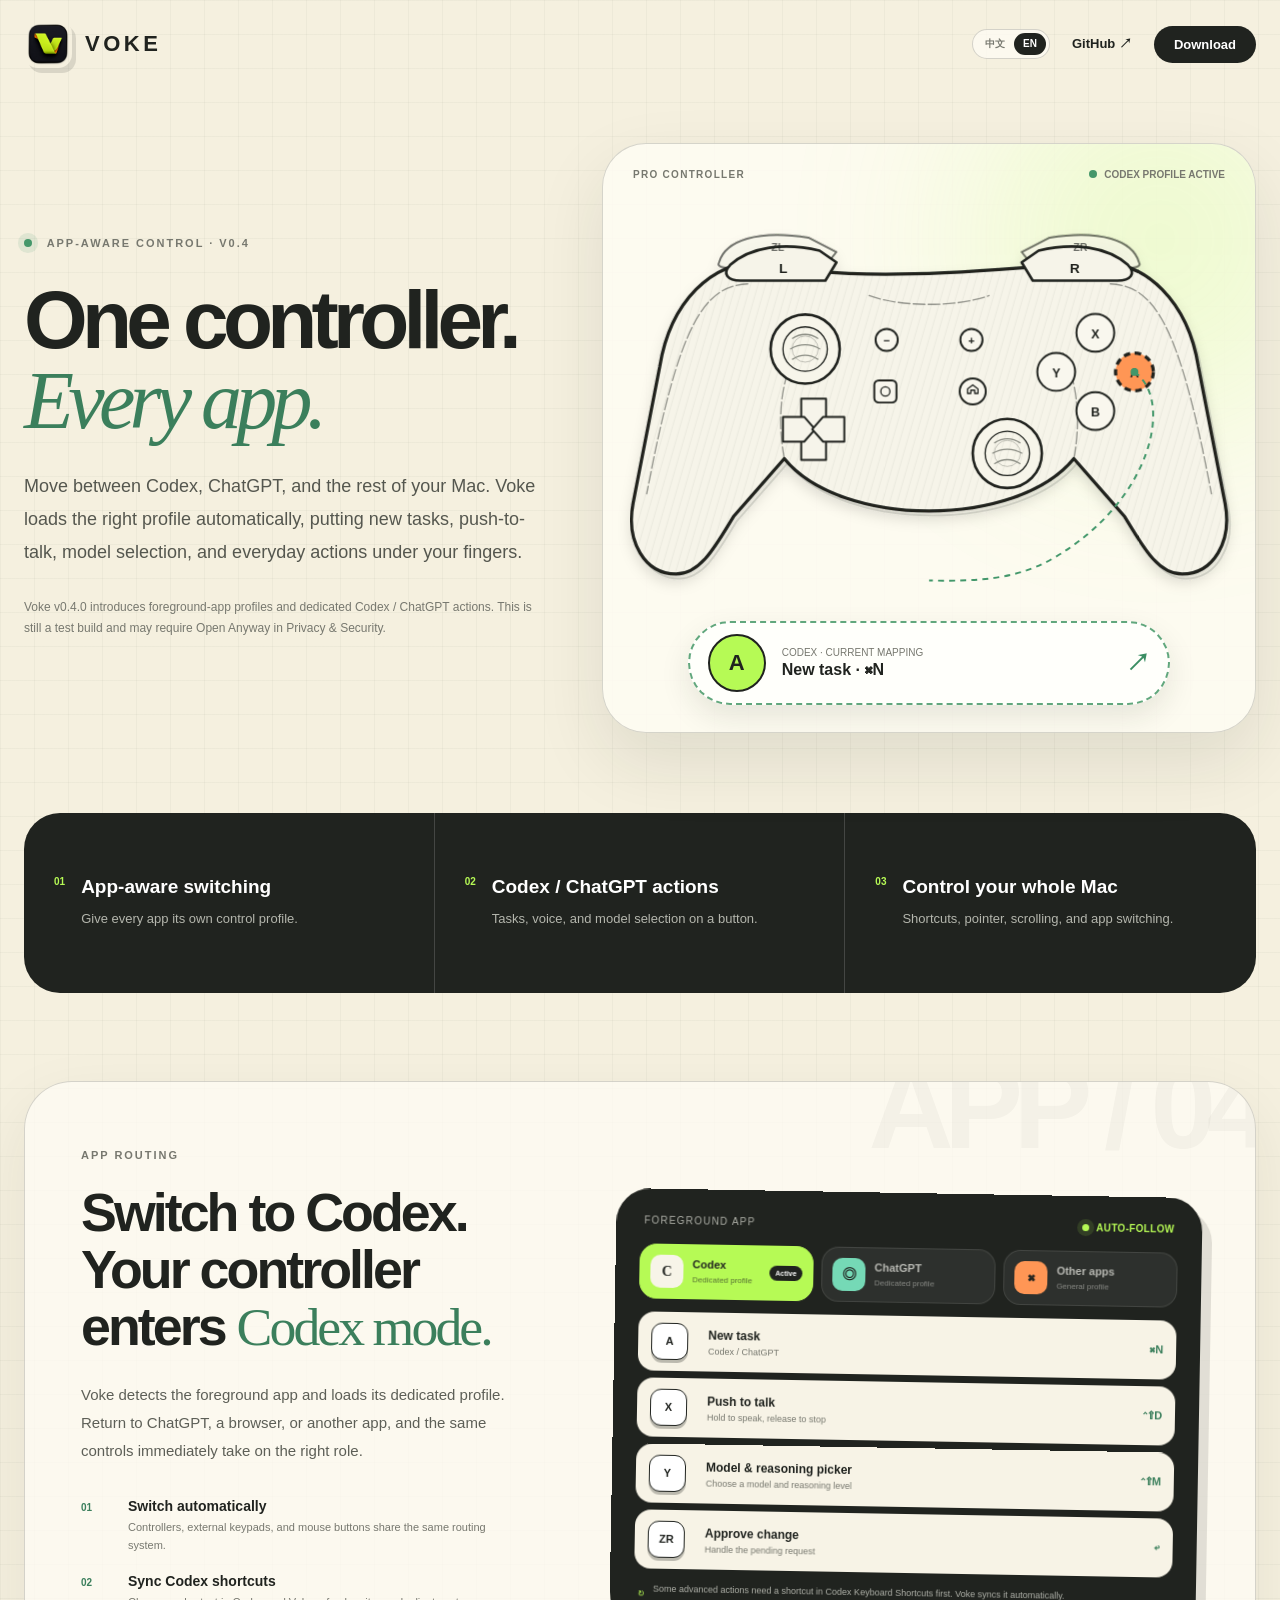
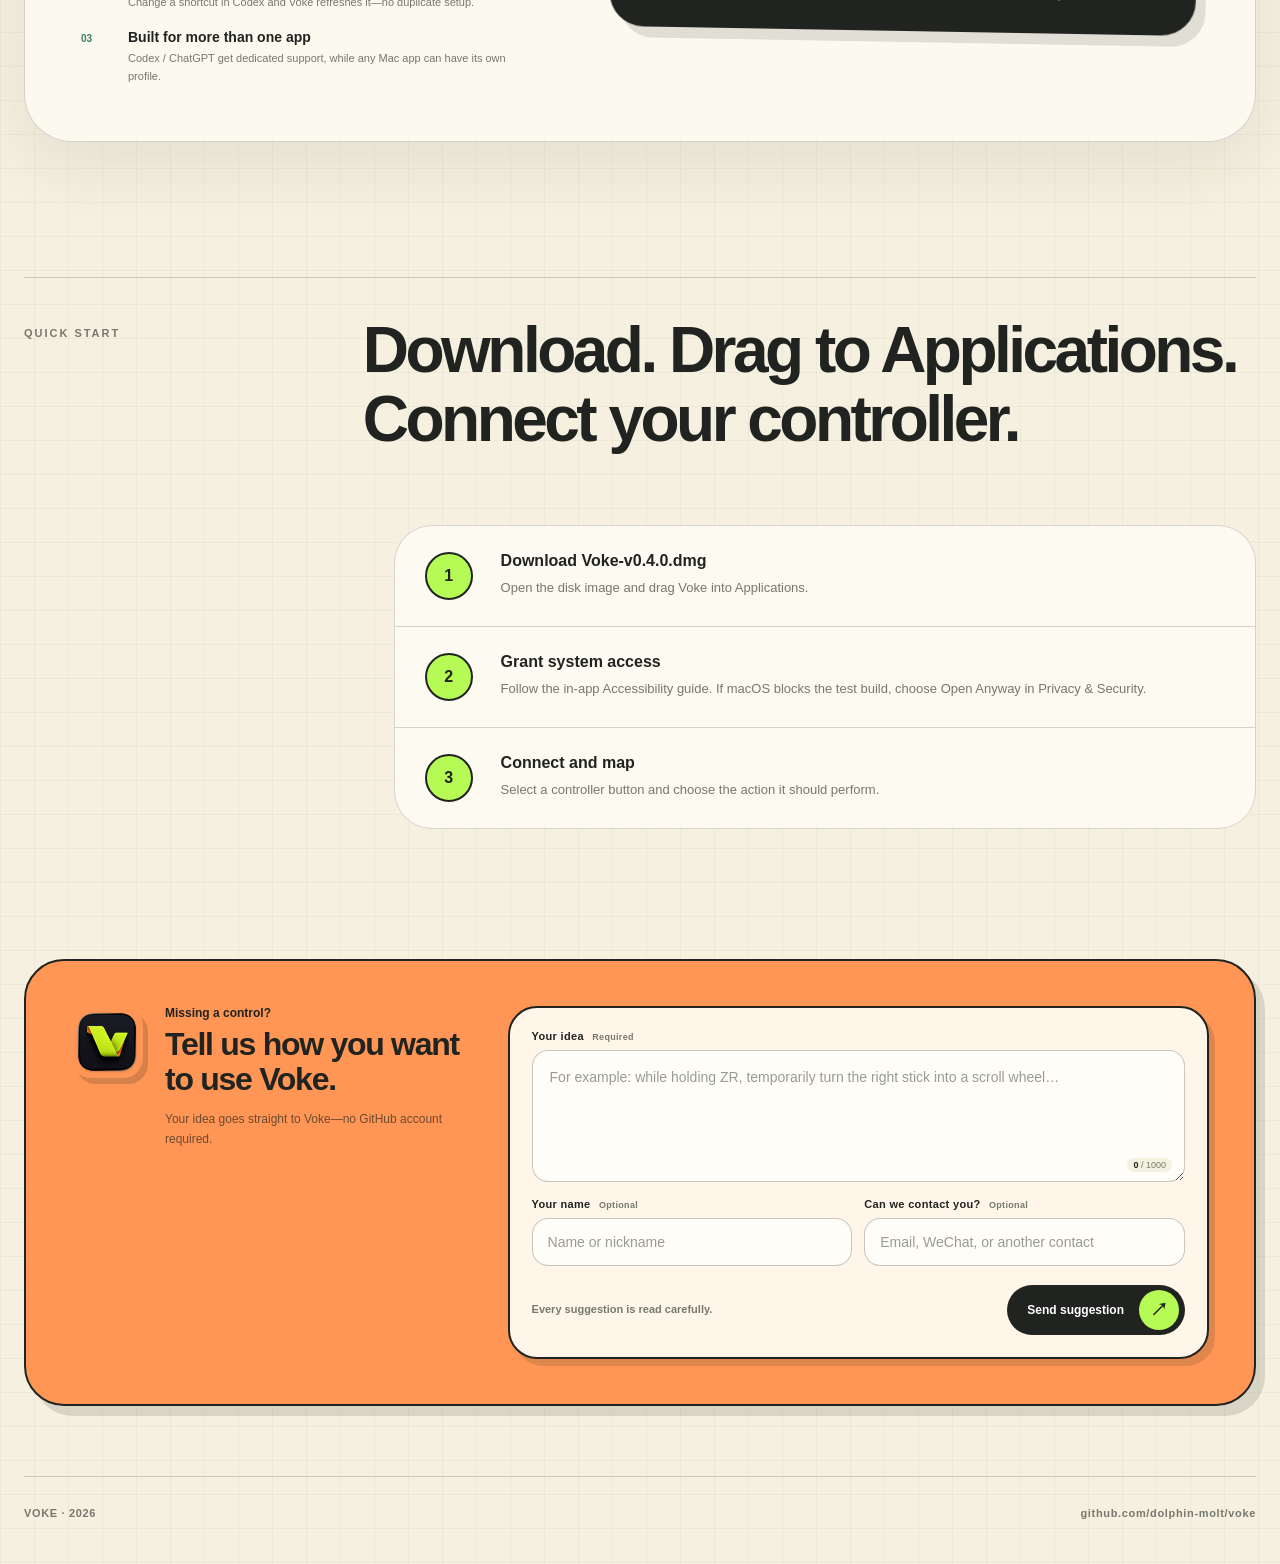
==== commit 286c15a8: "feat: add bilingual project and landing pages" ====
--- a/site/index.html
+++ b/site/index.html
@@ -7,17 +7,21 @@
   <meta name="theme-color" content="#f5f0df">
   <title>Voke — 用手柄控制 Codex、ChatGPT 与你的 Mac</title>
   <link rel="icon" href="assets/voke-icon.png?v=0.4.0">
-  <link rel="stylesheet" href="styles.css?v=20260722.1">
+  <link rel="stylesheet" href="styles.css?v=20260722.2">
 </head>
 <body>
   <header class="nav shell">
-    <a class="brand" href="#top" aria-label="Voke 首页">
+    <a class="brand" href="#top" aria-label="Voke Home">
       <img src="assets/voke-icon.png?v=0.4.0" alt="">
       <span>VOKE</span>
     </a>
     <div class="nav-actions">
+      <div class="lang-switch" role="group" aria-label="Language">
+        <button type="button" data-lang="zh" aria-pressed="true">中文</button>
+        <button type="button" data-lang="en" aria-pressed="false">EN</button>
+      </div>
       <a class="quiet-link" href="https://github.com/dolphin-molt/voke" target="_blank" rel="noreferrer">GitHub ↗</a>
-      <a class="mini-button" href="https://github.com/dolphin-molt/voke/releases/download/v0.4.0/Voke-v0.4.0.dmg" download="Voke-v0.4.0.dmg">下载</a>
+      <a class="mini-button" href="https://github.com/dolphin-molt/voke/releases/download/v0.4.0/Voke-v0.4.0.dmg" download="Voke-v0.4.0.dmg" data-i18n="nav.download">下载</a>
     </div>
   </header>
 
@@ -25,14 +29,14 @@
     <section class="hero shell">
       <div class="hero-copy reveal">
         <p class="eyebrow"><i></i> APP-AWARE CONTROL · V0.4</p>
-        <h1>一只手柄，<br><em>控制每个 App。</em></h1>
-        <p class="summary">切到 Codex、ChatGPT 或其他 App，Voke 会自动换成对应的按键方案。新建任务、按住说话、模型选择和常用操作，抬手就能触发。</p>
-        <p class="release-note">当前版本 v0.4.0，新增前台 App 自动适配与 Codex / ChatGPT 专属动作。仍为测试版，安装时可能需要在“隐私与安全性”中选择仍要打开。</p>
+        <h1 data-i18n-html="hero.title">一只手柄，<br><em>控制每个 App。</em></h1>
+        <p class="summary" data-i18n="hero.summary">切到 Codex、ChatGPT 或其他 App，Voke 会自动换成对应的按键方案。新建任务、按住说话、模型选择和常用操作，抬手就能触发。</p>
+        <p class="release-note" data-i18n="hero.release">当前版本 v0.4.0，新增前台 App 自动适配与 Codex / ChatGPT 专属动作。仍为测试版，安装时可能需要在“隐私与安全性”中选择仍要打开。</p>
       </div>
 
-      <div class="controller-card reveal" aria-label="Voke 手柄映射示意图">
-        <div class="card-top"><span>PRO CONTROLLER</span><span class="connected"><i></i> CODEX 方案已启用</span></div>
-        <svg class="controller" viewBox="0 0 1000 680" role="img" aria-label="与 Voke 应用内一致的手绘 Pro Controller">
+      <div class="controller-card reveal" aria-label="Voke controller mapping preview" data-i18n-aria="controller.preview">
+        <div class="card-top"><span>PRO CONTROLLER</span><span class="connected"><i></i><span data-i18n="controller.status">CODEX 方案已启用</span></span></div>
+        <svg class="controller" viewBox="0 0 1000 680" role="img" aria-label="Voke hand-drawn Pro Controller" data-i18n-aria="controller.svg">
           <defs>
             <pattern id="hatch" width="11" height="11" patternUnits="userSpaceOnUse" patternTransform="rotate(16)">
               <line x1="0" y1="0" x2="0" y2="11" stroke="#20231f" stroke-opacity=".10" stroke-width="1.4"/>
@@ -76,57 +80,57 @@
           </g>
           <path class="map-line" d="M815 305C876 348 842 503 690 591C625 629 550 625 500 625"/><circle class="map-dot" cx="815" cy="305" r="6"/>
         </svg>
-        <div class="mapping-pill"><span>A</span><p><small>CODEX · 当前映射</small><b>新建任务 · ⌘N</b></p><strong>↗</strong></div>
+        <div class="mapping-pill"><span>A</span><p><small data-i18n="controller.mappingLabel">CODEX · 当前映射</small><b data-i18n="controller.mappingAction">新建任务 · ⌘N</b></p><strong>↗</strong></div>
       </div>
     </section>
 
-    <section class="abilities shell reveal" aria-label="主要功能">
-      <article><span>01</span><b>按 App 自动切换</b><p>每个 App 保存自己的按键方案。</p></article>
-      <article><span>02</span><b>Codex / ChatGPT 动作</b><p>任务、语音、模型选择，直接映射。</p></article>
-      <article><span>03</span><b>控制整个 Mac</b><p>快捷键、鼠标、滚动与 App 切换。</p></article>
+    <section class="abilities shell reveal" aria-label="Core features" data-i18n-aria="abilities.label">
+      <article><span>01</span><b data-i18n="abilities.routingTitle">按 App 自动切换</b><p data-i18n="abilities.routingText">每个 App 保存自己的按键方案。</p></article>
+      <article><span>02</span><b data-i18n="abilities.codexTitle">Codex / ChatGPT 动作</b><p data-i18n="abilities.codexText">任务、语音、模型选择，直接映射。</p></article>
+      <article><span>03</span><b data-i18n="abilities.macTitle">控制整个 Mac</b><p data-i18n="abilities.macText">快捷键、鼠标、滚动与 App 切换。</p></article>
     </section>
 
     <section class="app-routing shell reveal" aria-labelledby="app-routing-title">
       <div class="app-routing-copy">
         <p class="eyebrow">APP ROUTING</p>
-        <h2 id="app-routing-title">切到 Codex，<br>手柄就进入 <em>Codex 模式。</em></h2>
-        <p>Voke 会识别当前前台 App，并自动载入它的专属方案。回到 ChatGPT、浏览器或其他软件时，同一组按键会立刻换回对应功能。</p>
+        <h2 id="app-routing-title" data-i18n-html="routing.title">切到 Codex，<br>手柄就进入 <em>Codex 模式。</em></h2>
+        <p data-i18n="routing.summary">Voke 会识别当前前台 App，并自动载入它的专属方案。回到 ChatGPT、浏览器或其他软件时，同一组按键会立刻换回对应功能。</p>
         <ul>
-          <li><i>01</i><span><b>自动切换，不用手动换配置</b><small>手柄、外接键盘和鼠标按键都使用同一套路由。</small></span></li>
-          <li><i>02</i><span><b>Codex 快捷键自动同步</b><small>你在 Codex 中修改快捷键，Voke 会读取并刷新，不用重复录入。</small></span></li>
-          <li><i>03</i><span><b>不锁死在某一个 App</b><small>Codex / ChatGPT 是重点适配，其他 Mac App 也能建立专属方案。</small></span></li>
+          <li><i>01</i><span><b data-i18n="routing.autoTitle">自动切换，不用手动换配置</b><small data-i18n="routing.autoText">手柄、外接键盘和鼠标按键都使用同一套路由。</small></span></li>
+          <li><i>02</i><span><b data-i18n="routing.syncTitle">Codex 快捷键自动同步</b><small data-i18n="routing.syncText">你在 Codex 中修改快捷键，Voke 会读取并刷新，不用重复录入。</small></span></li>
+          <li><i>03</i><span><b data-i18n="routing.openTitle">不锁死在某一个 App</b><small data-i18n="routing.openText">Codex / ChatGPT 是重点适配，其他 Mac App 也能建立专属方案。</small></span></li>
         </ul>
       </div>
 
-      <div class="route-console" aria-label="Codex 专属映射示例">
+      <div class="route-console" aria-label="Codex profile example" data-i18n-aria="routing.consoleLabel">
         <div class="route-console-top">
-          <span>当前前台 App</span>
-          <strong><i></i> 自动跟随</strong>
+          <span data-i18n="routing.foreground">当前前台 App</span>
+          <strong><i></i><span data-i18n="routing.follow">自动跟随</span></strong>
         </div>
         <div class="app-switcher">
-          <div class="app-chip active"><span class="app-mark codex">C</span><p><b>Codex</b><small>专属方案</small></p><em>已启用</em></div>
-          <div class="app-chip"><span class="app-mark chatgpt">◎</span><p><b>ChatGPT</b><small>专属方案</small></p></div>
-          <div class="app-chip"><span class="app-mark mac">⌘</span><p><b>其他 App</b><small>通用方案</small></p></div>
+          <div class="app-chip active"><span class="app-mark codex">C</span><p><b>Codex</b><small data-i18n="routing.dedicated">专属方案</small></p><em data-i18n="routing.enabled">已启用</em></div>
+          <div class="app-chip"><span class="app-mark chatgpt">◎</span><p><b>ChatGPT</b><small data-i18n="routing.dedicated">专属方案</small></p></div>
+          <div class="app-chip"><span class="app-mark mac">⌘</span><p><b data-i18n="routing.otherApp">其他 App</b><small data-i18n="routing.general">通用方案</small></p></div>
         </div>
         <div class="action-list">
-          <div><kbd>A</kbd><p><b>新建任务</b><small>Codex / ChatGPT</small></p><span>⌘N</span></div>
-          <div><kbd>X</kbd><p><b>按住说话</b><small>按下开始，松开结束</small></p><span>⌃⇧D</span></div>
-          <div><kbd>Y</kbd><p><b>模型与推理选择器</b><small>选择模型和推理强度</small></p><span>⌃⇧M</span></div>
-          <div><kbd>ZR</kbd><p><b>接受修改</b><small>处理当前等待请求</small></p><span>↩</span></div>
+          <div><kbd>A</kbd><p><b data-i18n="actions.newTask">新建任务</b><small>Codex / ChatGPT</small></p><span>⌘N</span></div>
+          <div><kbd>X</kbd><p><b data-i18n="actions.dictation">按住说话</b><small data-i18n="actions.dictationDetail">按下开始，松开结束</small></p><span>⌃⇧D</span></div>
+          <div><kbd>Y</kbd><p><b data-i18n="actions.model">模型与推理选择器</b><small data-i18n="actions.modelDetail">选择模型和推理强度</small></p><span>⌃⇧M</span></div>
+          <div><kbd>ZR</kbd><p><b data-i18n="actions.approve">接受修改</b><small data-i18n="actions.approveDetail">处理当前等待请求</small></p><span>↩</span></div>
         </div>
-        <p class="route-footnote"><span>↻</span> 部分高级动作需先在 Codex 的 Keyboard Shortcuts 中设置，Voke 会自动同步。</p>
+        <p class="route-footnote"><span>↻</span><span data-i18n="routing.note">部分高级动作需先在 Codex 的 Keyboard Shortcuts 中设置，Voke 会自动同步。</span></p>
       </div>
     </section>
 
     <section class="start shell" id="start">
       <div class="section-copy reveal">
         <p class="eyebrow">QUICK START</p>
-        <h2>下载，拖入应用程序，<br>然后连接手柄。</h2>
+        <h2 data-i18n-html="start.title">下载，拖入应用程序，<br>然后连接手柄。</h2>
       </div>
       <ol class="steps reveal">
-        <li><span>1</span><div><b>下载 Voke-v0.4.0.dmg</b><p>打开安装包，把 Voke 拖入“应用程序”。</p></div></li>
-        <li><span>2</span><div><b>允许系统权限</b><p>按应用引导开启辅助功能；测试版如被拦截，请在“隐私与安全性”中仍要打开。</p></div></li>
-        <li><span>3</span><div><b>连接并设置手柄</b><p>点击手柄上的按钮，选择它要执行的动作。</p></div></li>
+        <li><span>1</span><div><b data-i18n="start.download">下载 Voke-v0.4.0.dmg</b><p data-i18n="start.downloadText">打开安装包，把 Voke 拖入“应用程序”。</p></div></li>
+        <li><span>2</span><div><b data-i18n="start.permission">允许系统权限</b><p data-i18n="start.permissionText">按应用引导开启辅助功能；测试版如被拦截，请在“隐私与安全性”中仍要打开。</p></div></li>
+        <li><span>3</span><div><b data-i18n="start.connect">连接并设置手柄</b><p data-i18n="start.connectText">点击手柄上的按钮，选择它要执行的动作。</p></div></li>
       </ol>
     </section>
 
@@ -134,31 +138,31 @@
       <div class="contact-heading">
         <img src="assets/voke-icon.png?v=0.4.0" alt="Voke">
         <div>
-          <p>还需要别的功能？</p>
-          <h2>告诉我你想怎么控制。</h2>
-          <span>建议会直接送到 Voke，不需要 GitHub 账号。</span>
+          <p data-i18n="feedback.kicker">还需要别的功能？</p>
+          <h2 data-i18n="feedback.title">告诉我你想怎么控制。</h2>
+          <span data-i18n="feedback.summary">建议会直接送到 Voke，不需要 GitHub 账号。</span>
         </div>
       </div>
       <form class="feedback-form" id="feedback-form">
         <label class="feedback-message">
-          <span>你的想法 <i>必填</i></span>
-          <textarea name="message" maxlength="1000" rows="4" placeholder="例如：我希望长按 ZR 时，右摇杆临时变成滚轮……" required></textarea>
+          <span data-i18n-html="feedback.messageLabel">你的想法 <i>必填</i></span>
+          <textarea name="message" maxlength="1000" rows="4" placeholder="例如：我希望长按 ZR 时，右摇杆临时变成滚轮……" data-i18n-placeholder="feedback.messagePlaceholder" required></textarea>
           <small><b id="message-count">0</b> / 1000</small>
         </label>
         <div class="feedback-meta">
-          <label><span>怎么称呼你 <i>可选</i></span><input name="name" maxlength="60" autocomplete="name" placeholder="名字或昵称"></label>
-          <label><span>方便联系你吗 <i>可选</i></span><input name="contact" maxlength="120" autocomplete="email" placeholder="邮箱、微信或其他方式"></label>
+          <label><span data-i18n-html="feedback.nameLabel">怎么称呼你 <i>可选</i></span><input name="name" maxlength="60" autocomplete="name" placeholder="名字或昵称" data-i18n-placeholder="feedback.namePlaceholder"></label>
+          <label><span data-i18n-html="feedback.contactLabel">方便联系你吗 <i>可选</i></span><input name="contact" maxlength="120" autocomplete="email" placeholder="邮箱、微信或其他方式" data-i18n-placeholder="feedback.contactPlaceholder"></label>
         </div>
-        <label class="feedback-trap" aria-hidden="true">请留空<input name="website" tabindex="-1" autocomplete="off"></label>
+        <label class="feedback-trap" aria-hidden="true"><span data-i18n="feedback.trap">请留空</span><input name="website" tabindex="-1" autocomplete="off"></label>
         <div class="feedback-submit">
-          <p class="feedback-status" id="feedback-status" role="status" aria-live="polite">提交后我会认真看每一条。</p>
-          <button type="submit"><span>提交功能建议</span><strong>↗</strong></button>
+          <p class="feedback-status" id="feedback-status" role="status" aria-live="polite" data-i18n="feedback.statusIdle">提交后我会认真看每一条。</p>
+          <button type="submit"><span data-i18n="feedback.submit">提交功能建议</span><strong>↗</strong></button>
         </div>
       </form>
     </section>
   </main>
 
   <footer class="shell"><span>VOKE · 2026</span><a href="https://github.com/dolphin-molt/voke" target="_blank" rel="noreferrer">github.com/dolphin-molt/voke</a></footer>
-  <script src="app.js?v=20260722.1"></script>
+  <script src="app.js?v=20260722.2"></script>
 </body>
 </html>
--- a/site/styles.css
+++ b/site/styles.css
@@ -3,16 +3,16 @@
 html{scroll-behavior:smooth}
 body{margin:0;color:var(--ink);font-family:"Avenir Next","PingFang SC",sans-serif;background-color:var(--paper);background-image:linear-gradient(rgba(32,35,31,.035) 1px,transparent 1px),linear-gradient(90deg,rgba(32,35,31,.035) 1px,transparent 1px);background-size:34px 34px}
 a{color:inherit;text-decoration:none}.shell{width:min(1260px,calc(100% - 48px));margin-inline:auto}
-.nav{height:88px;display:flex;align-items:center;justify-content:space-between}.brand{display:flex;align-items:center;gap:13px;font-size:22px;font-weight:900;letter-spacing:.16em}.brand img{width:48px;height:48px;border-radius:14px;box-shadow:4px 5px 0 var(--shadow)}.nav-actions{display:flex;align-items:center;gap:22px}.quiet-link{font-size:13px;font-weight:700}.mini-button{background:var(--ink);color:white;border-radius:999px;padding:11px 20px;font-size:13px;font-weight:800}
+.nav{height:88px;display:flex;align-items:center;justify-content:space-between}.brand{display:flex;align-items:center;gap:13px;font-size:22px;font-weight:900;letter-spacing:.16em}.brand img{width:48px;height:48px;border-radius:14px;box-shadow:4px 5px 0 var(--shadow)}.nav-actions{display:flex;align-items:center;gap:22px}.lang-switch{display:flex;padding:3px;border:1px solid var(--line);border-radius:999px;background:rgba(255,253,245,.72)}.lang-switch button{border:0;border-radius:999px;background:transparent;color:var(--muted);padding:6px 9px;font:800 10px/1 "Avenir Next","PingFang SC",sans-serif;cursor:pointer;transition:background .2s ease,color .2s ease}.lang-switch button.active{background:var(--ink);color:white}.lang-switch button:focus-visible{outline:3px solid var(--lime);outline-offset:2px}.quiet-link{font-size:13px;font-weight:700}.mini-button{background:var(--ink);color:white;border-radius:999px;padding:11px 20px;font-size:13px;font-weight:800}
 .hero{min-height:720px;display:grid;grid-template-columns:.88fr 1.12fr;gap:5vw;align-items:center;padding-block:55px 80px}.eyebrow{font:800 11px/1.2 "Avenir Next",sans-serif;letter-spacing:.18em;color:var(--muted)}.eyebrow i{display:inline-block;width:8px;height:8px;border-radius:50%;background:#45976a;margin-right:10px;box-shadow:0 0 0 6px rgba(69,151,106,.12)}h1{font-size:clamp(58px,6.4vw,92px);line-height:.98;letter-spacing:-.07em;margin:30px 0 28px;font-weight:900}h1 em{font-family:Georgia,"Songti SC",serif;font-weight:400;color:#3b7f5c}.summary{max-width:520px;font-size:18px;line-height:1.85;color:#55574f}.release-note{max-width:570px;font-size:12px;line-height:1.7;color:var(--muted);margin-top:28px}
 .controller-card{position:relative;min-height:590px;background:rgba(255,253,245,.82);border:1px solid var(--line);border-radius:44px;box-shadow:0 28px 70px rgba(32,35,31,.1);overflow:hidden}.controller-card:before{content:"";position:absolute;width:390px;height:390px;border-radius:50%;background:var(--lime);filter:blur(95px);opacity:.2;right:-100px;top:-100px}.card-top{position:absolute;z-index:2;left:30px;right:30px;top:25px;display:flex;justify-content:space-between;font-size:10px;font-weight:800;letter-spacing:.13em;color:var(--muted)}.connected{letter-spacing:0}.connected i{display:inline-block;width:8px;height:8px;border-radius:50%;background:#45976a;margin-right:7px}.controller{position:absolute;width:100%;left:0;top:5%;overflow:visible}.body{fill:#f6f4e9;stroke:var(--ink);stroke-width:5;stroke-linejoin:round}.ghost{fill:none;stroke:#8d8f86;stroke-width:3;opacity:.34;transform:translate(5px,7px)}.hatching{fill:url(#hatch);stroke:none}.seams{fill:none;stroke:#20231f;stroke-opacity:.46;stroke-width:2;stroke-linecap:round;stroke-dasharray:18 5}.trigger,.shoulder{fill:#f6f4e9;stroke:var(--ink);stroke-linejoin:round}.trigger{stroke-width:3}.shoulder{stroke-width:4}.trigger.rear{opacity:.62}.controller text{font-family:"Avenir Next",sans-serif;font-size:21px;font-weight:800;text-anchor:middle;fill:var(--ink)}.controller .rear-label{font-size:16px;opacity:.62}.stick circle{fill:#f7f5ea;stroke:var(--ink);stroke-width:4}.stick circle+circle{fill:url(#hatch);stroke-width:2}.stick circle:nth-child(3){fill:none;stroke:#20231f;stroke-opacity:.25;stroke-width:1.5}.stick path{fill:none;stroke:#8a8c83;stroke-width:2}.dpad path{fill:#f6f4ea;stroke:var(--ink);stroke-width:3;stroke-linejoin:round}.face-buttons circle{fill:#f9f7ee;stroke:var(--ink);stroke-width:3}.face-buttons circle.active{fill:var(--orange);stroke-width:5;stroke-dasharray:10 7}.face-buttons text{font-size:19px}.small-buttons circle,.small-buttons rect{fill:#f8f6ed;stroke:var(--ink);stroke-width:3}.small-buttons .inner-symbol{fill:none;stroke-width:2}.small-buttons .home-symbol{fill:none;stroke:var(--ink);stroke-width:2;stroke-linejoin:round}.small-buttons text{font-size:17px}.map-line{fill:none;stroke:#42976a;stroke-width:3;stroke-dasharray:9 8}.map-dot{fill:#42976a}.mapping-pill{position:absolute;left:13%;right:13%;bottom:27px;min-height:84px;padding:10px 18px;background:rgba(255,255,252,.92);border:2px dashed #61a77d;border-radius:999px;display:flex;align-items:center;gap:16px;box-shadow:0 12px 30px rgba(32,35,31,.1)}.mapping-pill>span{width:58px;height:58px;border-radius:50%;display:grid;place-items:center;background:var(--lime);border:2px solid var(--ink);font-weight:900;font-size:22px}.mapping-pill p{margin:0;flex:1}.mapping-pill small,.mapping-pill b{display:block}.mapping-pill small{font-size:10px;color:var(--muted)}.mapping-pill b{font-size:16px;margin-top:3px}.mapping-pill strong{font-size:24px;color:#3b8e63}
 .abilities{display:grid;grid-template-columns:repeat(3,1fr);background:var(--ink);border-radius:36px;overflow:hidden;color:white;margin-bottom:88px}.abilities article{min-height:180px;padding:30px;border-right:1px solid rgba(255,255,255,.16);display:grid;grid-template-columns:auto 1fr;gap:10px 16px;align-content:center}.abilities article:last-child{border:0}.abilities span{font-size:10px;color:var(--lime);font-weight:800}.abilities b{font-size:19px}.abilities p{grid-column:2;margin:0;color:#b4b6ad;font-size:13px;line-height:1.7}
 .app-routing{display:grid;grid-template-columns:minmax(340px,.86fr) minmax(520px,1.14fr);gap:7vw;align-items:center;margin-bottom:135px;padding:56px;border:1px solid var(--line);border-radius:48px;background:rgba(255,253,245,.72);box-shadow:0 24px 65px rgba(32,35,31,.08);position:relative;overflow:hidden}.app-routing:before{content:"APP / 04";position:absolute;right:-8px;top:-34px;font:900 118px/1 "Avenir Next",sans-serif;letter-spacing:-.08em;color:rgba(32,35,31,.035);pointer-events:none}.app-routing-copy{position:relative;z-index:1}.app-routing-copy h2{font-size:clamp(42px,4.2vw,64px);line-height:1.06;letter-spacing:-.055em;margin:22px 0 25px}.app-routing-copy h2 em{font-family:Georgia,"Songti SC",serif;font-weight:400;font-style:normal;color:#3b7f5c}.app-routing-copy>p:not(.eyebrow){max-width:550px;margin:0;color:#5d5f57;font-size:15px;line-height:1.85}.app-routing-copy ul{list-style:none;padding:0;margin:34px 0 0;display:grid;gap:18px}.app-routing-copy li{display:grid;grid-template-columns:34px 1fr;gap:13px;align-items:start}.app-routing-copy li>i{font:900 10px/1 "Avenir Next",sans-serif;color:#3b7f5c;font-style:normal;padding-top:5px}.app-routing-copy li span,.app-routing-copy li b,.app-routing-copy li small{display:block}.app-routing-copy li b{font-size:14px}.app-routing-copy li small{margin-top:5px;color:var(--muted);font-size:11px;line-height:1.6}
-.route-console{position:relative;z-index:1;background:var(--ink);color:white;border:2px solid var(--ink);border-radius:34px;padding:22px;box-shadow:10px 11px 0 rgba(32,35,31,.12);transform:rotate(1deg)}.route-console-top{display:flex;align-items:center;justify-content:space-between;padding:2px 4px 18px;font-size:10px;letter-spacing:.12em;color:#aeb0a8;text-transform:uppercase}.route-console-top strong{color:var(--lime);font-size:10px;letter-spacing:.03em}.route-console-top strong i{display:inline-block;width:7px;height:7px;border-radius:50%;background:var(--lime);margin-right:7px;box-shadow:0 0 0 5px rgba(182,250,85,.12)}.app-switcher{display:grid;grid-template-columns:repeat(3,1fr);gap:8px;margin-bottom:13px}.app-chip{min-width:0;display:flex;align-items:center;gap:9px;padding:10px;background:rgba(255,255,255,.06);border:1px solid rgba(255,255,255,.1);border-radius:17px;color:#b7b8b2}.app-chip.active{background:var(--lime);border-color:var(--lime);color:var(--ink)}.app-mark{flex:0 0 auto;width:33px;height:33px;display:grid;place-items:center;border-radius:10px;background:#f7f4e8;color:var(--ink);font:900 14px/1 Georgia,serif}.app-mark.chatgpt{background:#75d9b6}.app-mark.mac{background:var(--orange)}.app-chip p{min-width:0;margin:0;line-height:1.05}.app-chip b,.app-chip small{display:block;white-space:nowrap;overflow:hidden;text-overflow:ellipsis}.app-chip b{font-size:11px}.app-chip small{font-size:8px;margin-top:5px;opacity:.64}.app-chip em{margin-left:auto;padding:4px 6px;background:var(--ink);border-radius:999px;color:white;font:800 7px/1 "Avenir Next",sans-serif;font-style:normal}.action-list{display:grid;gap:7px}.action-list>div{display:grid;grid-template-columns:45px minmax(0,1fr) auto;gap:12px;align-items:center;padding:11px 13px;border-radius:16px;background:#f7f3e6;color:var(--ink);transition:transform .2s ease,background .2s ease}.action-list>div:hover{transform:translateX(-4px);background:white}.action-list kbd{width:37px;height:37px;display:grid;place-items:center;background:white;border:1.5px solid var(--ink);border-radius:11px;box-shadow:0 3px 0 rgba(32,35,31,.28);font:900 11px/1 "Avenir Next",sans-serif}.action-list p{margin:0}.action-list p b,.action-list p small{display:block}.action-list p b{font-size:12px}.action-list p small{color:var(--muted);font-size:9px;margin-top:4px}.action-list>div>span{font:800 11px/1 "Avenir Next",sans-serif;color:#3b7f5c}.route-footnote{display:flex;gap:8px;align-items:flex-start;margin:14px 4px 0;color:#aeb0a8;font-size:9px;line-height:1.55}.route-footnote span{color:var(--lime);font-size:13px}
+.route-console{position:relative;z-index:1;background:var(--ink);color:white;border:2px solid var(--ink);border-radius:34px;padding:22px;box-shadow:10px 11px 0 rgba(32,35,31,.12);transform:rotate(1deg)}.route-console-top{display:flex;align-items:center;justify-content:space-between;padding:2px 4px 18px;font-size:10px;letter-spacing:.12em;color:#aeb0a8;text-transform:uppercase}.route-console-top strong{color:var(--lime);font-size:10px;letter-spacing:.03em}.route-console-top strong i{display:inline-block;width:7px;height:7px;border-radius:50%;background:var(--lime);margin-right:7px;box-shadow:0 0 0 5px rgba(182,250,85,.12)}.app-switcher{display:grid;grid-template-columns:repeat(3,1fr);gap:8px;margin-bottom:13px}.app-chip{min-width:0;display:flex;align-items:center;gap:9px;padding:10px;background:rgba(255,255,255,.06);border:1px solid rgba(255,255,255,.1);border-radius:17px;color:#b7b8b2}.app-chip.active{background:var(--lime);border-color:var(--lime);color:var(--ink)}.app-mark{flex:0 0 auto;width:33px;height:33px;display:grid;place-items:center;border-radius:10px;background:#f7f4e8;color:var(--ink);font:900 14px/1 Georgia,serif}.app-mark.chatgpt{background:#75d9b6}.app-mark.mac{background:var(--orange)}.app-chip p{min-width:0;margin:0;line-height:1.05}.app-chip b,.app-chip small{display:block;white-space:nowrap;overflow:hidden;text-overflow:ellipsis}.app-chip b{font-size:11px}.app-chip small{font-size:8px;margin-top:5px;opacity:.64}.app-chip em{margin-left:auto;padding:4px 6px;background:var(--ink);border-radius:999px;color:white;font:800 7px/1 "Avenir Next",sans-serif;font-style:normal}.action-list{display:grid;gap:7px}.action-list>div{display:grid;grid-template-columns:45px minmax(0,1fr) auto;gap:12px;align-items:center;padding:11px 13px;border-radius:16px;background:#f7f3e6;color:var(--ink);transition:transform .2s ease,background .2s ease}.action-list>div:hover{transform:translateX(-4px);background:white}.action-list kbd{width:37px;height:37px;display:grid;place-items:center;background:white;border:1.5px solid var(--ink);border-radius:11px;box-shadow:0 3px 0 rgba(32,35,31,.28);font:900 11px/1 "Avenir Next",sans-serif}.action-list p{margin:0}.action-list p b,.action-list p small{display:block}.action-list p b{font-size:12px}.action-list p small{color:var(--muted);font-size:9px;margin-top:4px}.action-list>div>span{font:800 11px/1 "Avenir Next",sans-serif;color:#3b7f5c}.route-footnote{display:flex;gap:8px;align-items:flex-start;margin:14px 4px 0;color:#aeb0a8;font-size:9px;line-height:1.55}.route-footnote>span:first-child{color:var(--lime);font-size:13px}.route-footnote>span:last-child{color:inherit;font-size:inherit}
 .start{padding-bottom:130px}.section-copy{display:grid;grid-template-columns:.55fr 1.45fr;border-top:1px solid var(--line);padding-top:38px}.section-copy h2{font-size:clamp(44px,5vw,70px);line-height:1.08;letter-spacing:-.055em;margin:0}.steps{list-style:none;padding:0;margin:70px 0 0 30%;background:rgba(255,253,245,.8);border:1px solid var(--line);border-radius:38px;overflow:hidden}.steps li{display:grid;grid-template-columns:58px 1fr;gap:18px;padding:26px 30px;border-bottom:1px solid var(--line);align-items:start}.steps li:last-child{border:0}.steps li>span{width:48px;height:48px;border-radius:50%;border:2px solid var(--ink);display:grid;place-items:center;font-weight:900;background:var(--lime)}.steps b{font-size:16px}.steps p{font-size:13px;line-height:1.7;color:var(--muted);margin:7px 0 0}
 .contact{margin-bottom:70px;padding:45px;background:var(--orange);border:2px solid var(--ink);border-radius:40px;box-shadow:9px 10px 0 var(--shadow);display:grid;grid-template-columns:minmax(280px,.72fr) minmax(420px,1.28fr);align-items:start;gap:42px}.contact-heading{display:flex;align-items:flex-start;gap:22px;position:sticky;top:24px}.contact img{width:72px;height:72px;border-radius:20px;box-shadow:5px 6px 0 rgba(32,35,31,.18)}.contact p{margin:0 0 7px;font-size:12px;font-weight:800}.contact h2{margin:0;font-size:32px;line-height:1.1;letter-spacing:-.04em}.contact-heading span{display:block;max-width:320px;margin-top:13px;font-size:12px;line-height:1.65;color:rgba(32,35,31,.66)}.feedback-form{display:grid;gap:16px;padding:22px;background:rgba(255,253,245,.93);border:2px solid var(--ink);border-radius:29px;box-shadow:6px 7px 0 rgba(32,35,31,.14)}.feedback-form label{display:grid;gap:8px}.feedback-form label>span{font-size:11px;font-weight:800;letter-spacing:.03em}.feedback-form label i{font-style:normal;font-size:9px;color:var(--muted);margin-left:5px}.feedback-form textarea,.feedback-form input{width:100%;border:1.5px solid rgba(32,35,31,.25);border-radius:16px;background:#fffdf8;color:var(--ink);font:600 14px/1.65 "Avenir Next","PingFang SC",sans-serif;outline:none;transition:border-color .2s ease,box-shadow .2s ease,transform .2s ease}.feedback-form textarea{resize:vertical;min-height:132px;padding:15px 17px}.feedback-form input{height:48px;padding:0 15px}.feedback-form textarea::placeholder,.feedback-form input::placeholder{color:#9a9b92;font-weight:500}.feedback-form textarea:focus,.feedback-form input:focus{border-color:var(--ink);box-shadow:0 0 0 4px rgba(182,250,85,.55);transform:translateY(-1px)}.feedback-message{position:relative}.feedback-message small{position:absolute;right:13px;bottom:10px;padding:2px 6px;border-radius:999px;background:rgba(245,240,223,.92);color:var(--muted);font-size:9px}.feedback-message small b{color:var(--ink)}.feedback-meta{display:grid;grid-template-columns:1fr 1fr;gap:12px}.feedback-trap{position:absolute!important;width:1px;height:1px;overflow:hidden;clip:rect(0,0,0,0)}.feedback-submit{display:flex;align-items:center;justify-content:space-between;gap:16px;padding-top:3px}.feedback-status{margin:0!important;color:var(--muted);font-size:11px!important;font-weight:600!important;line-height:1.5}.feedback-status.success{color:#287750}.feedback-status.error{color:#a23d2b}.feedback-submit button{border:0;background:var(--ink);color:#fff;border-radius:999px;min-height:50px;padding:5px 6px 5px 20px;display:flex;align-items:center;gap:15px;font:800 12px/1 "Avenir Next","PingFang SC",sans-serif;cursor:pointer;transition:transform .2s ease,box-shadow .2s ease}.feedback-submit button strong{width:40px;height:40px;border-radius:50%;display:grid;place-items:center;background:var(--lime);color:var(--ink);font-size:18px}.feedback-submit button:hover{transform:translateY(-2px);box-shadow:0 7px 0 rgba(32,35,31,.15)}.feedback-submit button:disabled{cursor:wait;opacity:.65;transform:none;box-shadow:none}footer{border-top:1px solid var(--line);padding-block:30px 45px;display:flex;justify-content:space-between;color:var(--muted);font-size:11px;font-weight:700;letter-spacing:.06em}
 .reveal{opacity:0;transform:translateY(18px);transition:opacity .7s ease,transform .7s ease}.reveal.visible{opacity:1;transform:none}
 @media(prefers-reduced-motion:reduce){html{scroll-behavior:auto}.reveal{opacity:1;transform:none;transition:none}}
 @media(max-width:1080px){.app-routing{grid-template-columns:1fr;gap:45px}.app-routing-copy>p:not(.eyebrow){max-width:720px}.app-routing-copy ul{grid-template-columns:repeat(3,1fr)}.route-console{max-width:760px;width:100%;margin-inline:auto}}
 @media(max-width:960px){.hero{grid-template-columns:1fr;padding-top:65px}.hero-copy{max-width:700px}.controller-card{min-height:620px}.abilities{margin-top:20px}.section-copy{grid-template-columns:1fr;gap:25px}.steps{margin-left:0}.contact{grid-template-columns:1fr;gap:28px}.contact-heading{position:static}.contact-heading span{max-width:none}}
-@media(max-width:650px){.shell{width:min(100% - 28px,1260px)}.nav{height:76px}.brand img{width:42px;height:42px}.quiet-link{display:none}.hero{padding-block:42px 65px;gap:35px}h1{font-size:55px}.summary{font-size:16px}.controller-card{min-height:440px;border-radius:30px}.controller{width:112%;left:-6%;top:5%}.card-top{left:20px;right:20px}.connected{font-size:0}.connected i{margin-right:0}.connected:after{content:"CODEX";font-size:10px}.mapping-pill{left:6%;right:6%;bottom:18px;min-height:70px;padding:8px 13px}.mapping-pill>span{width:48px;height:48px;font-size:18px}.mapping-pill b{font-size:14px}.abilities{grid-template-columns:1fr;border-radius:28px;margin-bottom:70px}.abilities article{min-height:130px;border-right:0;border-bottom:1px solid rgba(255,255,255,.16)}.app-routing{padding:32px 18px 28px;border-radius:30px;margin-bottom:95px}.app-routing:before{font-size:74px;top:-18px}.app-routing-copy h2{font-size:40px}.app-routing-copy ul{grid-template-columns:1fr}.route-console{padding:14px;border-radius:24px;box-shadow:6px 7px 0 rgba(32,35,31,.12);transform:none}.app-switcher{grid-template-columns:1fr}.app-chip:not(.active){display:none}.action-list>div{grid-template-columns:40px minmax(0,1fr) auto;padding:10px}.action-list kbd{width:34px;height:34px}.section-copy h2{font-size:43px}.steps{border-radius:28px}.steps li{padding:22px 18px;grid-template-columns:48px 1fr}.steps li>span{width:42px;height:42px}.contact{padding:27px 20px;border-radius:30px}.contact-heading{display:grid;grid-template-columns:58px 1fr;gap:15px}.contact img{width:58px;height:58px}.contact h2{font-size:27px}.feedback-form{padding:16px;border-radius:23px}.feedback-meta{grid-template-columns:1fr}.feedback-submit{align-items:stretch;flex-direction:column}.feedback-submit button{justify-content:space-between;width:100%}footer{gap:18px;flex-direction:column}}
+@media(max-width:650px){.shell{width:min(100% - 28px,1260px)}.nav{height:76px}.brand{gap:9px;font-size:18px}.brand img{width:42px;height:42px}.nav-actions{gap:9px}.lang-switch button{padding:6px 7px}.quiet-link{display:none}.mini-button{padding:11px 15px}.hero{padding-block:42px 65px;gap:35px}h1{font-size:55px}.summary{font-size:16px}.controller-card{min-height:440px;border-radius:30px}.controller{width:112%;left:-6%;top:5%}.card-top{left:20px;right:20px}.connected{font-size:0}.connected i{margin-right:0}.connected:after{content:"CODEX";font-size:10px}.mapping-pill{left:6%;right:6%;bottom:18px;min-height:70px;padding:8px 13px}.mapping-pill>span{width:48px;height:48px;font-size:18px}.mapping-pill b{font-size:14px}.abilities{grid-template-columns:1fr;border-radius:28px;margin-bottom:70px}.abilities article{min-height:130px;border-right:0;border-bottom:1px solid rgba(255,255,255,.16)}.app-routing{padding:32px 18px 28px;border-radius:30px;margin-bottom:95px}.app-routing:before{font-size:74px;top:-18px}.app-routing-copy h2{font-size:40px}.app-routing-copy ul{grid-template-columns:1fr}.route-console{padding:14px;border-radius:24px;box-shadow:6px 7px 0 rgba(32,35,31,.12);transform:none}.app-switcher{grid-template-columns:1fr}.app-chip:not(.active){display:none}.action-list>div{grid-template-columns:40px minmax(0,1fr) auto;padding:10px}.action-list kbd{width:34px;height:34px}.section-copy h2{font-size:43px}.steps{border-radius:28px}.steps li{padding:22px 18px;grid-template-columns:48px 1fr}.steps li>span{width:42px;height:42px}.contact{padding:27px 20px;border-radius:30px}.contact-heading{display:grid;grid-template-columns:58px 1fr;gap:15px}.contact img{width:58px;height:58px}.contact h2{font-size:27px}.feedback-form{padding:16px;border-radius:23px}.feedback-meta{grid-template-columns:1fr}.feedback-submit{align-items:stretch;flex-direction:column}.feedback-submit button{justify-content:space-between;width:100%}footer{gap:18px;flex-direction:column}}
